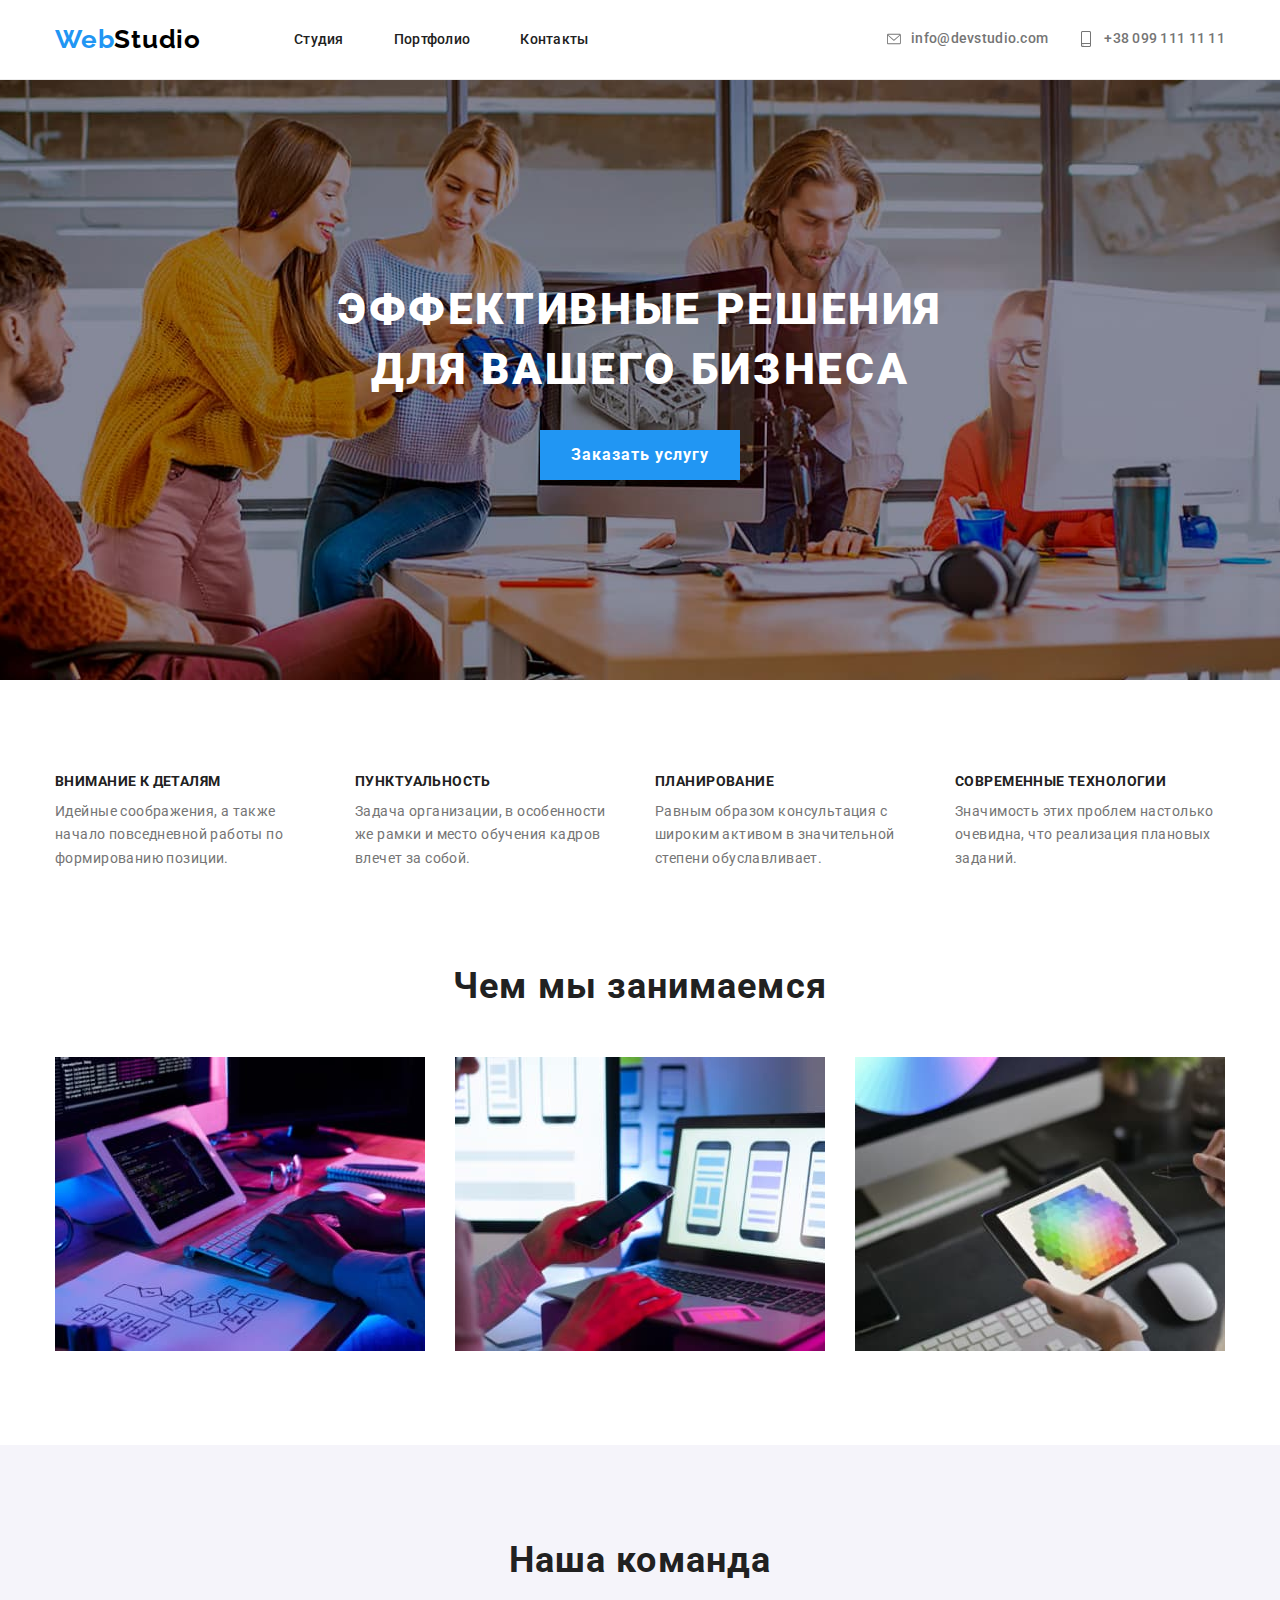
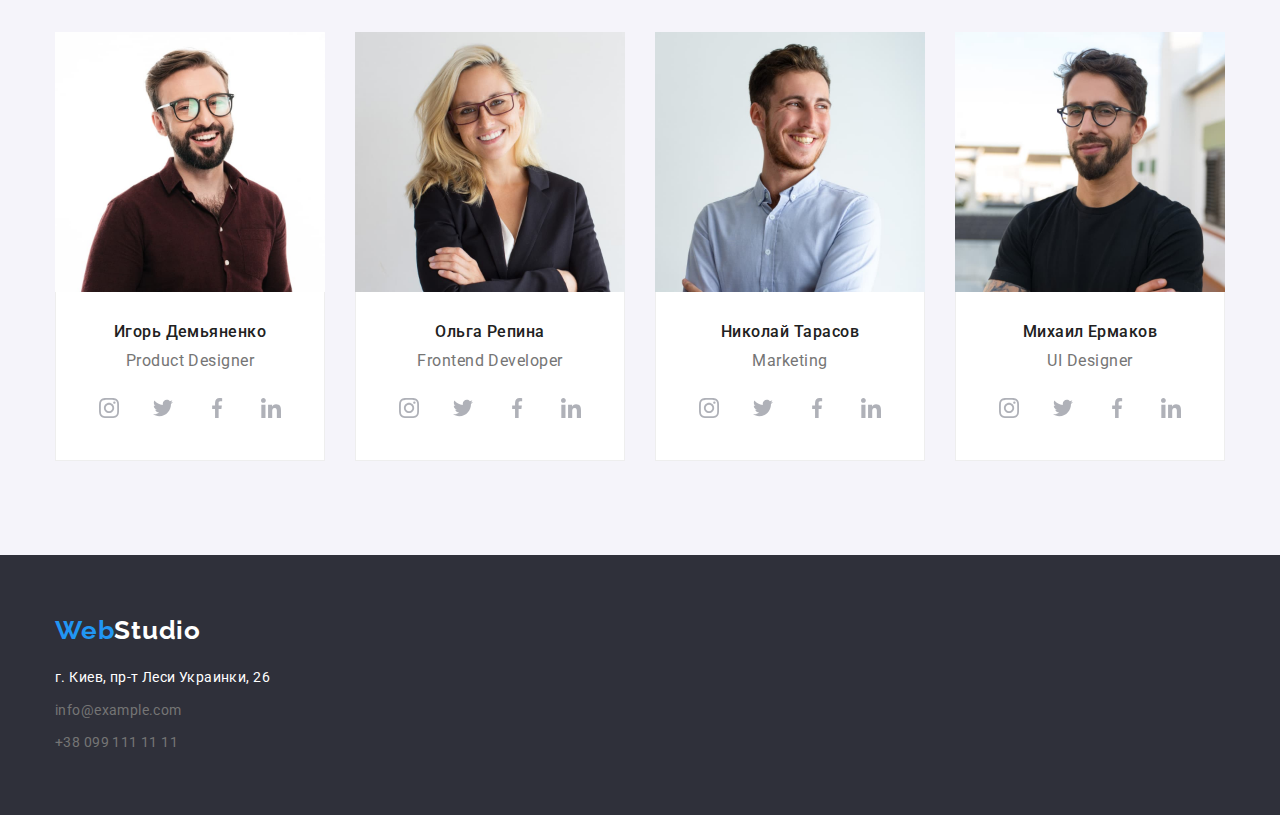
==== index.html @ 338225c0 "Д/з4" ====
<!DOCTYPE html>
<html lang="ru">
<head>
    <meta charset="UTF-8">
    <meta http-equiv="X-UA-Compatible" content="IE=edge">
    <meta name="viewport" content="width=device-width, initial-scale=1.0">
    <title>WebStudio</title>
    <link rel="preconnect" href="https://fonts.googleapis.com">
    <link rel="preconnect" href="https://fonts.gstatic.com" crossorigin>
    <link href="https://fonts.googleapis.com/css2?family=Raleway:wght@700&family=Roboto:wght@400;500;700;900&display=swap" rel="stylesheet">
    <link rel="stylesheet" href="https://cdnjs.cloudflare.com/ajax/libs/modern-normalize/1.1.0/modern-normalize.css" integrity="sha512-Y0MM+V6ymRKN2zStTqzQ227DWhhp4Mzdo6gnlRnuaNCbc+YN/ZH0sBCLTM4M0oSy9c9VKiCvd4Jk44aCLrNS5Q==" crossorigin="anonymous" referrerpolicy="no-referrer" />
    <link rel="stylesheet" href="./css/reset.css"/>
    <link rel="stylesheet" href="./css/styles.css"/>
</head>
<body>
    <header class="header">
        <div class="container header-container">
            <a class="link logo" href="" >Web<span class="dark-logo">Studio</span> </a>
            <nav class="nav">
                <ul class="list header-nav-list">
                    <li class="header-nav-item"> <a class="link header-nav-link" href="index.html" >Студия</a></li>
                    <li class="header-nav-item"> <a class="link header-nav-link" href="portfolio.html" >Портфолио</a></li>
                    <li class="header-nav-item"> <a class="link header-nav-link" href="#address" >Контакты</a></li>
                </ul>
            </nav>
            <ul class="list contacts-list">
                <li class="contacts-item-mail" > 
                    <a class="link contacts-link" href="mailto:info@devstudio.com">
                    <svg class="link-icon" wight="16" height="12">
                        <use href="images/icons.svg#icon-envelope"></use>
                    </svg>info@devstudio.com</a></li>
                <li class="contacts-item-tel" > 
                    <a class="link contacts-link" href="tel:+380961111111">
                        <svg class="link-icon" wight="10" height="16">
                        <use href="images/icons.svg#icon-smartphone"></use>
                    </svg>+38 099 111 11 11</a></li>
            </ul>
        </div>
    </header>
    <main>
        <section class="banners">
            <div class="container">
                <h1 class="banners-title">Эффективные решения для вашего бизнеса</h1>
                <button class="banners-btn" type="button">Заказать услугу</button>
            </div>
        </section>
        <section class="section">
            <div class="container">
                <h2 class="visually-hidden">Наши преимущества</h2>
                <ul class="list advantages-list">
                    <li class="advantages-item">
                        <h3 class="advantages-item-title">Внимание к деталям</h3>
                        <p class="advantages-item-text">Идейные соображения, а также начало повседневной работы по формированию позиции.</p>
                    </li>
                    <li class="advantages-item">
                        <h3 class="advantages-item-title">Пунктуальность</h3>
                        <p class="advantages-item-text">Задача организации, в особенности же рамки и место обучения кадров влечет за собой.</p>
                    </li class="advantages-item">
                    <li class="advantages-item">
                        <h3 class="advantages-item-title">Планирование</h3>
                        <p class="advantages-item-text">Равным образом консультация с широким активом в значительной степени обуславливает.</p>
                    </li>
                    <li class="advantages-item">
                        <h3 class="advantages-item-title">Современные технологии</h3>
                        <p class="advantages-item-text">Значимость этих проблем настолько очевидна, что реализация плановых заданий.</p>
                    </li>
                </ul>
            </div>
        </section>
        <section class="section practice">
            <div class="container">
                <h2 class="practice-title">Чем мы занимаемся</h2>
                <ul class="list practice-list">
                    <li class="practice-item"><img 
                        src="images/img-1.jpg" 
                        alt="работа над проэктом"
                        width="370"
                        height="294">
                    </li class="practice-item">
                    <li class="practice-item"><img 
                        src="images/img-2.jpg" 
                        alt="работа над проэктом"
                        width="370"
                        height="294">
                    </li>
                    <li class="practice-item"><img 
                        src="images/img-3.jpg" 
                        alt="работа над проэктом"
                        width="370"
                        height="294">
                    </li>
                </ul>
            </div>
        </section>
        <section class="section team">
            <div class="container">
                <h2 class="team-title">Наша команда</h2>
                <ul class="list team-list">
                    <li class="team-item"><img class="img-title" 
                        src="images/img-team-1.jpg" 
                        alt="команда"
                        width="270"
                        height="260">
                        <div class="team-name">
                            <h3 class="team-item-title">Игорь Демьяненко</h3>
                            <p class="team-text" lang="en">Product Designer</p>
                            <ul class="team-social-list list">
                                <li class="team-social-item">
                                    <a href="" class="team-social-link">
                                        <svg class="team-social-icon" width="20" heigh="20">
                                            <use href="images/icons.svg#icon-instagram"></use>
                                        </svg>
                                    </a>
                                </li>
                                <li class="team-social-item">
                                    <a href="" class="team-social-link">
                                        <svg class="team-social-icon" width="20" heigh="20">
                                            <use href="images/icons.svg#icon-twitter"></use>
                                        </svg>
                                    </a>
                                </li>
                                <li class="team-social-item">
                                    <a href="" class="team-social-link">
                                        <svg class="team-social-icon" width="20" heigh="20">
                                            <use href="images/icons.svg#icon-facebook"></use>
                                        </svg>
                                    </a>
                                </li>
                                <li class="team-social-item">
                                    <a href="" class="team-social-link">
                                        <svg class="team-social-icon" width="20" heigh="20">
                                            <use href="images/icons.svg#icon-linkedin"></use>
                                        </svg>
                                    </a>
                                </li>
                            </ul>
                        </div>
                    </li>
                    <li class="team-item">
                        <img class="img-title" 
                        src="images/img-team-2.jpg" 
                        alt="команда"
                        width="270"
                        height="260">
                        <div class="team-name">
                            <h3 class="team-item-title">Ольга Репина</h3>
                            <p class="team-text" lang="en">Frontend Developer</p>
                            <ul class="team-social-list list">
                                <li class="team-social-item">
                                    <a href="" class="team-social-link">
                                        <svg class="team-social-icon" width="20" heigh="20">
                                            <use href="images/icons.svg#icon-instagram"></use>
                                        </svg>
                                    </a>
                                </li>
                                <li class="team-social-item">
                                    <a href="" class="team-social-link">
                                        <svg class="team-social-icon" width="20" heigh="20">
                                            <use href="images/icons.svg#icon-twitter"></use>
                                        </svg>
                                    </a>
                                </li>
                                <li class="team-social-item">
                                    <a href="" class="team-social-link">
                                        <svg class="team-social-icon" width="20" heigh="20">
                                            <use href="images/icons.svg#icon-facebook"></use>
                                        </svg>
                                    </a>
                                </li>
                                <li class="team-social-item">
                                    <a href="" class="team-social-link">
                                        <svg class="team-social-icon" width="20" heigh="20">
                                            <use href="images/icons.svg#icon-linkedin"></use>
                                        </svg>
                                    </a>
                                </li>
                            </ul>
                        </div>
                    </li>
                    <li class="team-item">
                        <img class="img-title" 
                        src="images/img-team-3.jpg" 
                        alt="команда"
                        width="270"
                        height="260">
                        <div class="team-name">
                            <h3 class="team-item-title">Николай Тарасов</h3>
                            <p class="team-text" lang="en">Marketing</p>
                            <ul class="team-social-list list">
                                <li class="team-social-item">
                                    <a href="" class="team-social-link">
                                        <svg class="team-social-icon" width="20" heigh="20">
                                            <use href="images/icons.svg#icon-instagram"></use>
                                        </svg>
                                    </a>
                                </li>
                                <li class="team-social-item">
                                    <a href="" class="team-social-link">
                                        <svg class="team-social-icon" width="20" heigh="20">
                                            <use href="images/icons.svg#icon-twitter"></use>
                                        </svg>
                                    </a>
                                </li>
                                <li class="team-social-item">
                                    <a href="" class="team-social-link">
                                        <svg class="team-social-icon" width="20" heigh="20">
                                            <use href="images/icons.svg#icon-facebook"></use>
                                        </svg>
                                    </a>
                                </li>
                                <li class="team-social-item">
                                    <a href="" class="team-social-link">
                                        <svg class="team-social-icon" width="20" heigh="20">
                                            <use href="images/icons.svg#icon-linkedin"></use>
                                        </svg>
                                    </a>
                                </li>
                            </ul>
                        </div>
                    </li>
                    <li class="team-item">
                        <img class="img-title" 
                        src="images/img-team-4.jpg" 
                        alt="команда"
                        width="270"
                        height="260">
                        <div class="team-name">
                            <h3 class="team-item-title">Михаил Ермаков</h3>
                            <p class="team-text" lang="en">UI Designer</p>
                            <ul class="team-social-list list">
                                <li class="team-social-item">
                                    <a href="" class="team-social-link">
                                        <svg class="team-social-icon" width="20" heigh="20">
                                            <use href="images/icons.svg#icon-instagram"></use>
                                        </svg>
                                    </a>
                                </li>
                                <li class="team-social-item">
                                    <a href="" class="team-social-link">
                                        <svg class="team-social-icon" width="20" heigh="20">
                                            <use href="images/icons.svg#icon-twitter"></use>
                                        </svg>
                                    </a>
                                </li>
                                <li class="team-social-item">
                                    <a href="" class="team-social-link">
                                        <svg class="team-social-icon" width="20" heigh="20">
                                            <use href="images/icons.svg#icon-facebook"></use>
                                        </svg>
                                    </a>
                                </li>
                                <li class="team-social-item">
                                    <a href="" class="team-social-link">
                                        <svg class="team-social-icon" width="20" heigh="20">
                                            <use href="images/icons.svg#icon-linkedin"></use>
                                        </svg>
                                    </a>
                                </li>
                            </ul>
                        </div>
                    </li>
                </ul>
            </div>
        </section>
        <footer class="footer">
            <div class="container">
                <a class="link logo" href="" >Web<span class="wite-logo">Studio</span> </a>
                <address class="address">
                    <ul class="list address-list">
                        <li class="address-item"><a class="link address-link-map" href="https://goo.gl/maps/eM574hq1C3bHm7Vd8" target="_blank" rel="noopener noreferrer">г. Киев, пр-т Леси Украинки, 26</a></li>
                        <li class="address-item"><a class="link address-link" href="mailto:info@example.com" target="_blank" rel="noopener noreferrer">info@example.com</a></li>
                        <li class="address-item"><a class="link address-link" href="tel:+380991111111" target="_blank" rel="noopener noreferrer">+38 099 111 11 11</a></li>
                    </ul>
                </address>
            </div>
        </footer>
    </main>
</body>
</html>
---- css/styles.css ----
:root {
    --title-color: #212121;
    --text-color: #757575;
    --accent-color: #2196F3;
    --btn-color: #FFFFFF;
    --logo-color: #000000;
    --filter-btn-color: #F5F4FA;
    --border-color: #EEEEEE;
}
body {
    font-family: "Roboto", sans-serif ;
}

.container {
    width: 1200px;
    padding-left: 15px;
    padding-right: 15px;
    margin: 0 auto;
}

.visually-hidden {
    position: absolute;
    white-space: nowrap;
    width: 1px;
    height: 1px;
    overflow: hidden;
    border: 0;
    padding: 0;
    clip: rect(0 0 0 0);
    clip-path: inset(50%);
    margin: -1px;
}


.section {
    padding-top: 94px;
    padding-bottom: 94px;
}



/*-----------------HEADER---------------*/


.header {
    padding-top: 24px;
    padding-bottom: 24px;
    border-bottom: 1px solid #ECECEC;
}

.header-container {
    display: flex;
    align-items: center;
    
}

.logo {
    margin-right: 93px;
    font-family: Raleway;
    font-weight: 700;
    font-size: 26px;
    line-height: 1.19;
    letter-spacing: 0.03em;
    color: var(--accent-color);
}

.dark-logo {
    font-family: Raleway;
    font-weight: 700;
    font-size: 26px;
    line-height: 1.19;
    letter-spacing: 0.03em;
    color: var(--logo-color);
}

.header-nav-list {
    display: flex;
}

.header-nav-item:not(:last-child) {
    margin-right: 50px;
}

.header-nav-link {
    font-weight: 500;
    font-size: 14px;
    line-height: 1.14;
    letter-spacing: 0.02em;
    color: var(--title-color);
}

.header-nav-link:hover,
.header-nav-link:focus {
    color: var(--accent-color);
}

.contacts-link {
    font-weight: 500;
    font-size: 14px;
    line-height: 1.14;
    letter-spacing: 0.02em;
    display: flex;
    justify-content: center;
    align-items: center;
    color: var(--text-color);
    max-width: 161px;
    max-height: 16px;
}

.contacts-list {
    display: flex;
    margin-left: auto;
}

.contacts-item-mail {
    margin-right: 30px;
}

.link-icon {
    fill: currentColor;
    margin-right: 10px;
    width: 16px;
    height: 16px;
}

.contacts-link:hover,
.contacts-link:focus {
    color: var(--accent-color);
}




/*-----------------BANNERS---------------*/

.banners {
    background: url(/images/baner.jpg),
    rgba(47, 48, 58, 0.4);
    background-repeat: no-repeat;
    background-position: center;
    padding: 200px 0;
}

.banners-title {
    font-weight: 900;
    font-size: 44px;
    line-height: 1.36;
    text-align: center;
    letter-spacing: 0.06em;
    text-transform: uppercase;
    color: var(--btn-color);
    margin-bottom: 30px;
    max-width: 696px;
    margin: auto
}

.banners-btn {
    font-weight: 700;
    font-size: 16px;
    line-height: 1.87;
    align-items: center;
    text-align: center;
    letter-spacing: 0.06em;
    color: var(--btn-color);
    cursor: pointer;
    min-width: 200px;
    min-height: 50px;
    margin-left: 485px;
    margin-right: 485px;
    margin-top: 30px;
    padding: 0;
    border: 0;
}

.banners-btn {
    background-color: var(--accent-color);
}

/*-----------------ADVANTAGES---------------*/

.advantages-list {
    display: flex;
}

.advantages-item {
    width: 270px;
}

.advantages-item:not(:last-child) {
    margin-right: 30px;
}

.advantages-item-title {
    font-weight: 700;
    font-size: 14px;
    line-height: 1.14;
    letter-spacing: 0.03em;
    text-transform: uppercase;
    color: var(--title-color);
    margin-bottom: 10px;
}

.advantages-item-text {
    font-size: 14px;
    line-height: 1.71;
    letter-spacing: 0.03em;
    color: var(--text-color);
}

/*-----------------PRACTICE---------------*/

.practice {
    padding-top: 0;
}



.practice-title {
    font-weight: 700;
    font-size: 36px;
    line-height: 1.17;
    text-align: center;
    letter-spacing: 0.03em;
    color: var(--title-color);
    margin-bottom: 50px;
}

.practice-list {
    display: flex;
}

.practice-item:not(:last-child) {
    margin-right: 30px;
}

/*-----------------TEAM---------------*/

.team {
    background-color: #F5F4FA;
}

.team-title {
    font-weight: 700;
    font-size: 36px;
    line-height: 1.17;
    text-align: center;
    letter-spacing: 0.03em;
    color: var(--title-color);
    margin-bottom: 50px;
}

.team-list {
    display: flex;
}

.team-item:not(:last-child) {
    margin-right: 30px;
}

.team-name {
    padding-top: 30px;
    padding-bottom: 30px;
    text-align: center;
    border-right: 1px solid #EEEEEE;
    border-left: 1px solid #EEEEEE;
    border-bottom: 1px solid #EEEEEE;
    background-color: var(--btn-color);
}

.team-item-title {
    font-weight: 500;
    font-size: 16px;
    line-height: 1.19;
    text-align: center;
    letter-spacing: 0.03em;
    color: var(--title-color);
    margin-bottom: 10px;
}

.team-text {
    font-size: 16px;
    line-height: 1.19;
    text-align: center;
    letter-spacing: 0.03em;
    color: var(--text-color);
    margin-bottom: 16px;
}

.team-social-list {
    display: flex;
    justify-content: center;
}

.team-social-item + .team-social-item {
    margin-left: 10px;
}

.team-social-link {
    width: 44px;
    height: 44px;
    background-color: var(--btn-color);
    display: flex;
    justify-content: center;
    align-items: center;
    border-radius: 50%;
    color: #afb1b8;
}

.team-social-icon {
    fill: currentColor;
}

.team-social-link:focus,
.team-social-link:hover {
    background-color: var(--accent-color);
    color: var(--btn-color);
}

/*-----------------FOOTER---------------*/

.footer {
    background-color: #2F303A;
    padding: 60px 0;
}

.wite-logo {
    font-family: Raleway;
    font-weight: 700;
    font-size: 26px;
    line-height: 1.19;
    letter-spacing: 0.03em;
    color: var(--btn-color);
}

.address {
    font-style: normal;
    margin-top: 20px;
}

.address-link-map {
    font-size: 14px;
    line-height: 1.71;
    letter-spacing: 0.03em;
    color: var(--btn-color);
}

.address-link-map:hover,
.address-link-map:focus {
    color: var(--accent-color);
}

.address-link {
    font-size: 14px;
    line-height: 1.71;
    letter-spacing: 0.03em;
    color: var(--text-color);
}

.address-link:hover,
.address-link:focus {
    color: var(--accent-color);
}

.address-item:not(:last-child) {
    margin-bottom: 9px;
}

/*-------------------PORTFOLIO-----------------*/

/*-------------------FILTER-----------------*/

.filter-btn {
    font-weight: 500;
    font-size: 16px;
    line-height: 1.62;
    text-align: center;
    letter-spacing: 0.03em;
    color: var(--title-color);
    background-color: var(--filter-btn-color);
    border-radius: 4px;
    border: none;
    padding: 6px 22px;
}

.filter-list {
    display: flex;
    justify-content: center;
    margin-bottom: 50px;
}

.filter-item:not(:last-child){
    margin-right: 8px;
}

.filter-btn:hover,
.filter-btn:focus {
    color: var(--btn-color);
    background-color: var(--accent-color);
}

/*-------------------SERVICES-----------------*/

.services-list {
    display: flex;
    flex-wrap: wrap;
}

.services-item:nth-child( 3n + 3 ) {
    margin-right: 0px;
}

.services-item:nth-last-child(-n + 3) {
    margin-bottom: 0;
}

.services-item {
    margin-right: 30px;
    margin-bottom: 30px;
}

.services-title {
    font-weight: 700;
    font-size: 18px;
    line-height: 2.0;
    letter-spacing: 0.06em;
    color: var(--title-color);
}

.services-text {
    font-size: 16px;
    line-height: 1.87;
    letter-spacing: 0.03em;
    color: var(--text-color);
}

.title-text {
    padding: 20px 24px;
    border-left: 1px solid #EEEEEE;
    border-right: 1px solid #EEEEEE;
    border-bottom: 1px solid #EEEEEE;
}
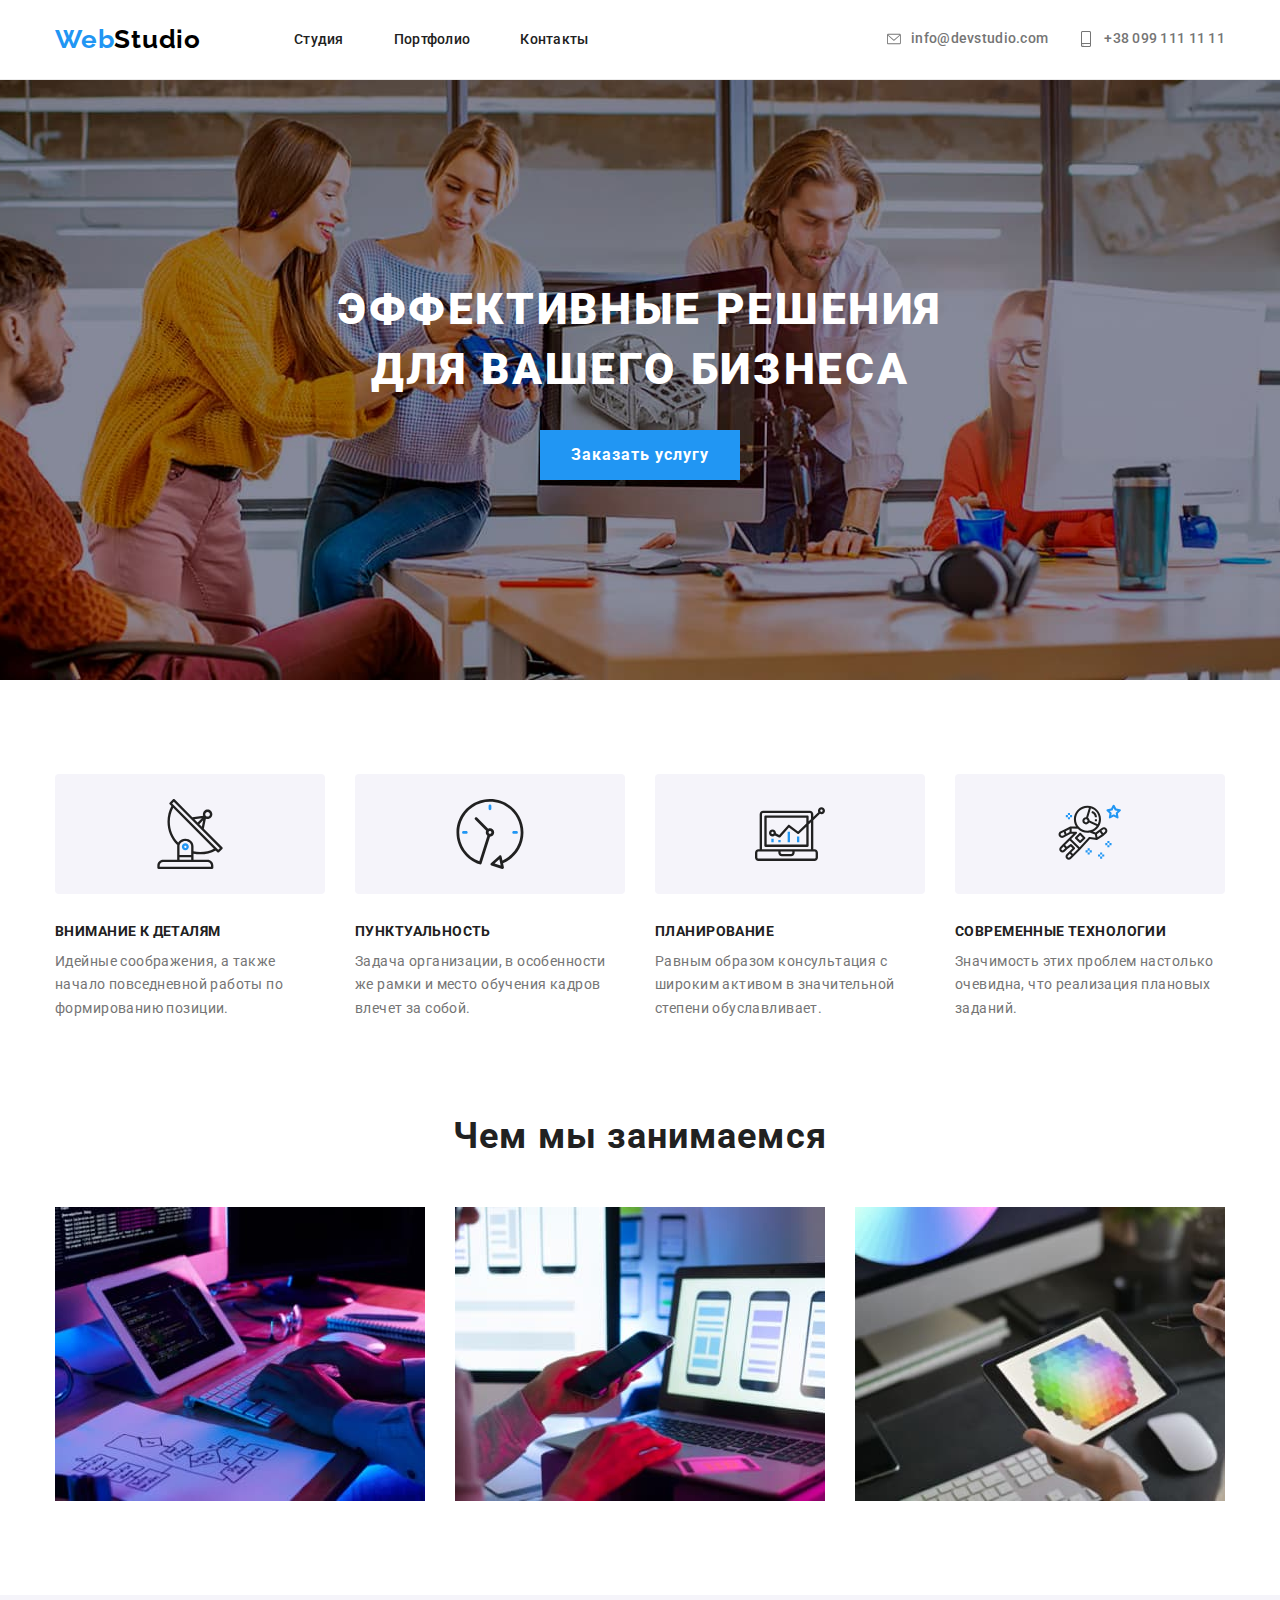
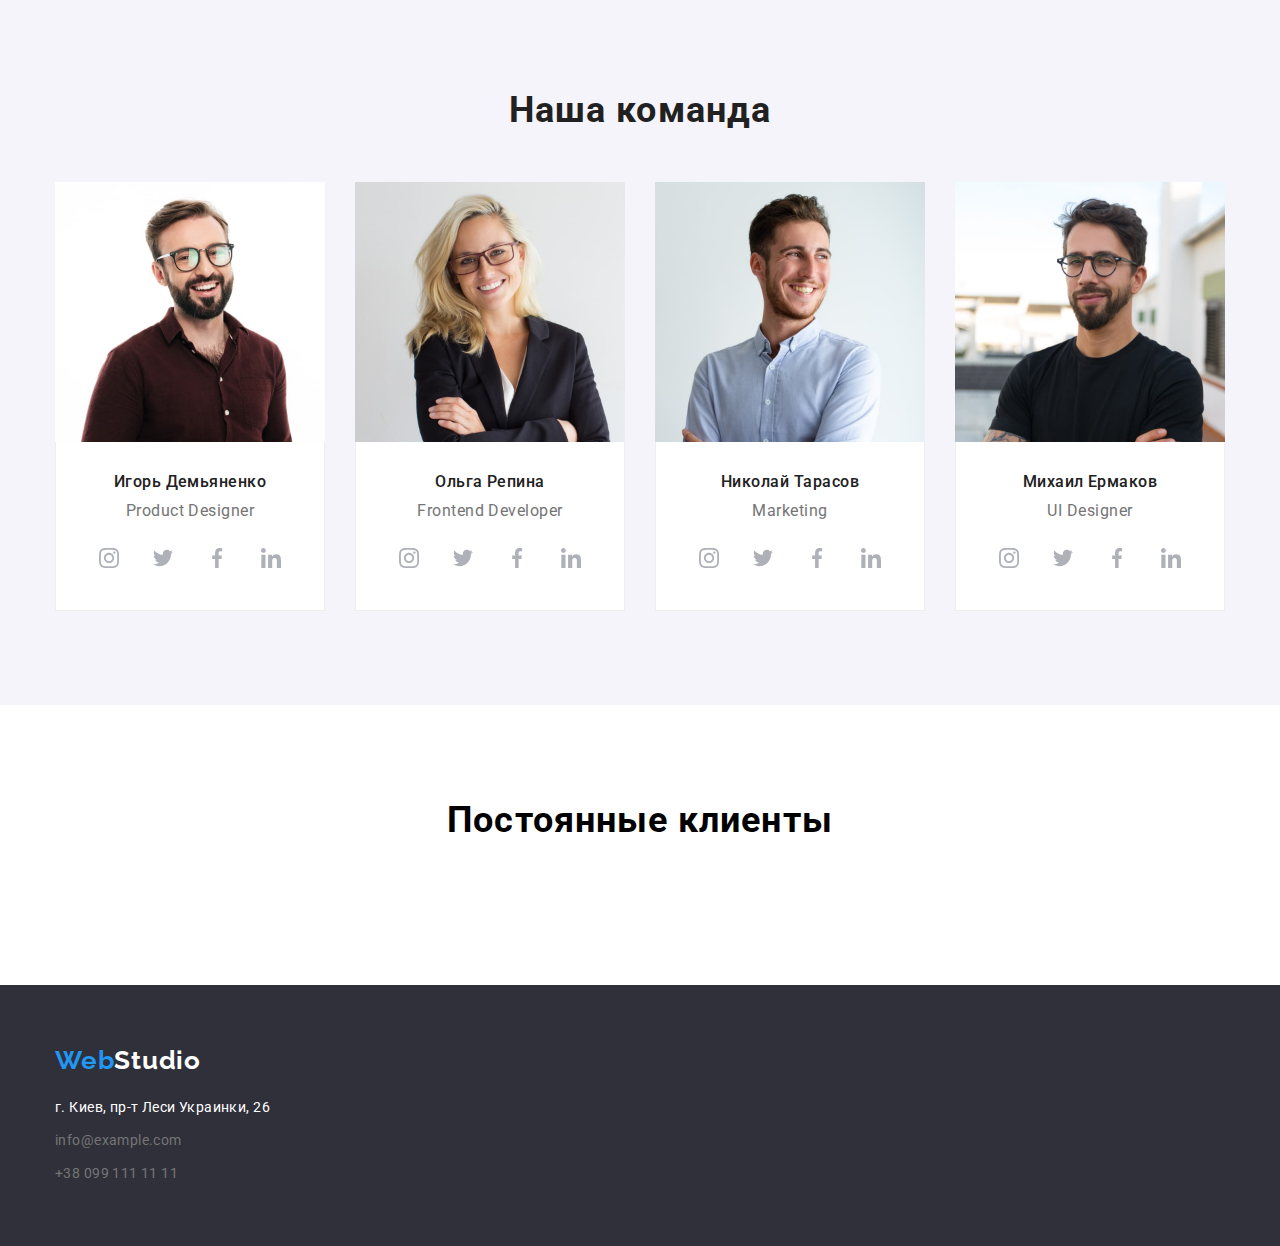
==== commit 2d02b38c: "Д/з4 клиенты" ====
--- a/index.html
+++ b/index.html
@@ -49,18 +49,38 @@
                 <h2 class="visually-hidden">Наши преимущества</h2>
                 <ul class="list advantages-list">
                     <li class="advantages-item">
+                        <div class="advantages-container">
+                            <svg class="advantages-icon" widht="70" hight="70">
+                                <use href="images/icons.svg#icon-antenna"></use>
+                            </svg>
+                        </div>
                         <h3 class="advantages-item-title">Внимание к деталям</h3>
                         <p class="advantages-item-text">Идейные соображения, а также начало повседневной работы по формированию позиции.</p>
                     </li>
                     <li class="advantages-item">
+                        <div class="advantages-container">
+                            <svg class="advantages-icon" widht="70" hight="70">
+                                <use href="images/icons.svg#icon-clock"></use>
+                            </svg>
+                        </div>
                         <h3 class="advantages-item-title">Пунктуальность</h3>
                         <p class="advantages-item-text">Задача организации, в особенности же рамки и место обучения кадров влечет за собой.</p>
                     </li class="advantages-item">
                     <li class="advantages-item">
+                        <div class="advantages-container">
+                            <svg class="advantages-icon" widht="70" hight="70">
+                                <use href="images/icons.svg#icon-diagram"></use>
+                            </svg>
+                        </div>
                         <h3 class="advantages-item-title">Планирование</h3>
                         <p class="advantages-item-text">Равным образом консультация с широким активом в значительной степени обуславливает.</p>
                     </li>
                     <li class="advantages-item">
+                        <div class="advantages-container">
+                            <svg class="advantages-icon" widht="70" hight="70">
+                                <use href="images/icons.svg#icon-astronaut"></use>
+                            </svg>
+                        </div>
                         <h3 class="advantages-item-title">Современные технологии</h3>
                         <p class="advantages-item-text">Значимость этих проблем настолько очевидна, что реализация плановых заданий.</p>
                     </li>
@@ -262,6 +282,31 @@
                 </ul>
             </div>
         </section>
+        <section class="section clients">
+            <div class="container">
+                <h2 class="clients-title">Постоянные клиенты</h2>
+                <ul class="list clients-list">
+                    <li class="clients-item">
+                        <a class="clients-link" href=""></a>
+                    </li>
+                    <li class="clients-item">
+                        <a class="clients-link" href=""></a>
+                    </li>
+                    <li class="clients-item">
+                        <a class="clients-link" href=""></a>
+                    </li>
+                    <li class="clients-item">
+                        <a class="clients-link" href=""></a>
+                    </li>
+                    <li class="clients-item">
+                        <a class="clients-link" href=""></a>
+                    </li>
+                    <li class="clients-item">
+                        <a class="clients-link" href=""></a>
+                    </li>                    
+                </ul>
+            </div>
+        </section>
         <footer class="footer">
             <div class="container">
                 <a class="link logo" href="" >Web<span class="wite-logo">Studio</span> </a>
--- a/css/styles.css
+++ b/css/styles.css
@@ -190,6 +190,23 @@
     margin-right: 30px;
 }
 
+.advantages-container {
+    width: 270px;
+    height: 120px;
+    display: flex;
+    justify-content: center;
+    align-items: center;
+    background: #F5F4FA;
+    border-radius: 4px;
+    margin-bottom: 30px;
+}
+
+.advantages-icon {
+    width: 70px;
+    height: 70px;
+}
+
+
 .advantages-item-title {
     font-weight: 700;
     font-size: 14px;
@@ -314,6 +331,17 @@
 .team-social-link:hover {
     background-color: var(--accent-color);
     color: var(--btn-color);
+}
+
+/* -----------------CLIENTS------------- */
+
+.clients-title {
+    font-weight: 700;
+    font-size: 36px;
+    line-height: 1.17;
+    text-align: center;
+    letter-spacing: 0.03em;
+    padding-bottom: 50px;
 }
 
 /*-----------------FOOTER---------------*/
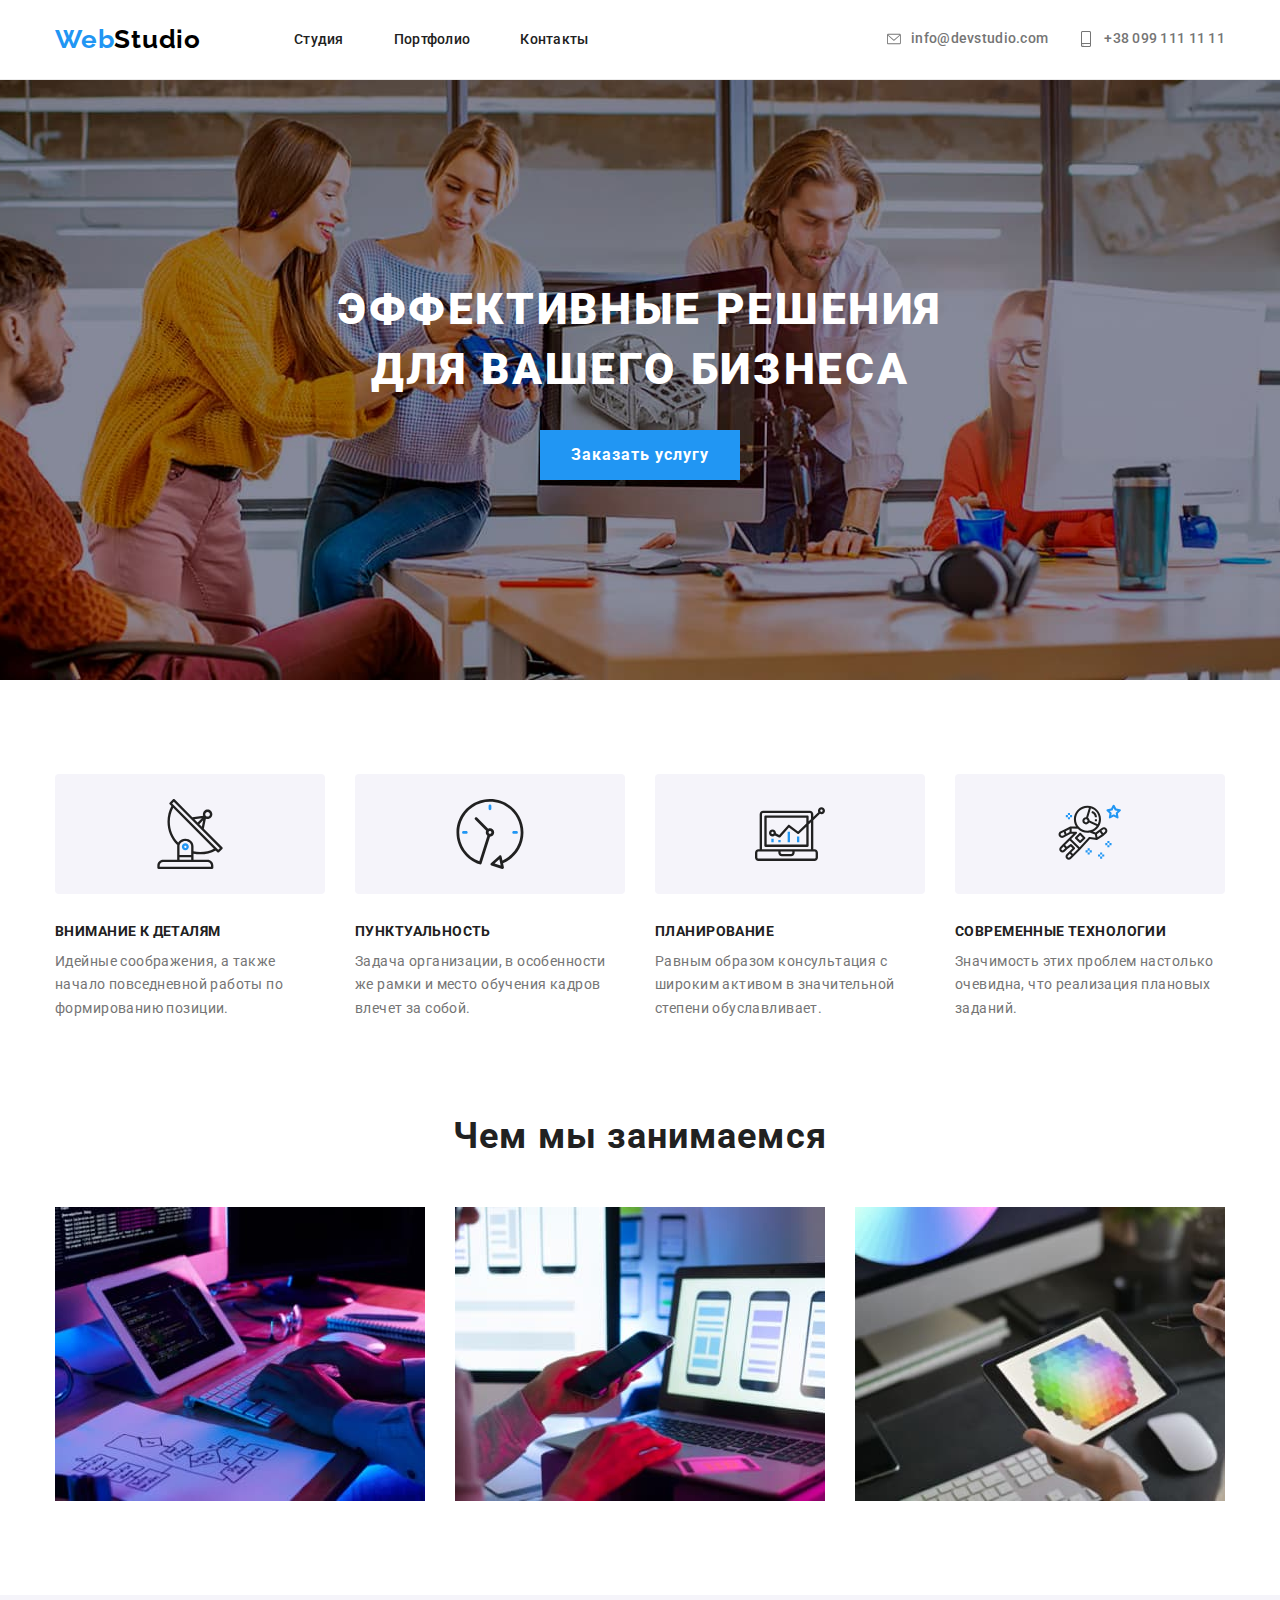
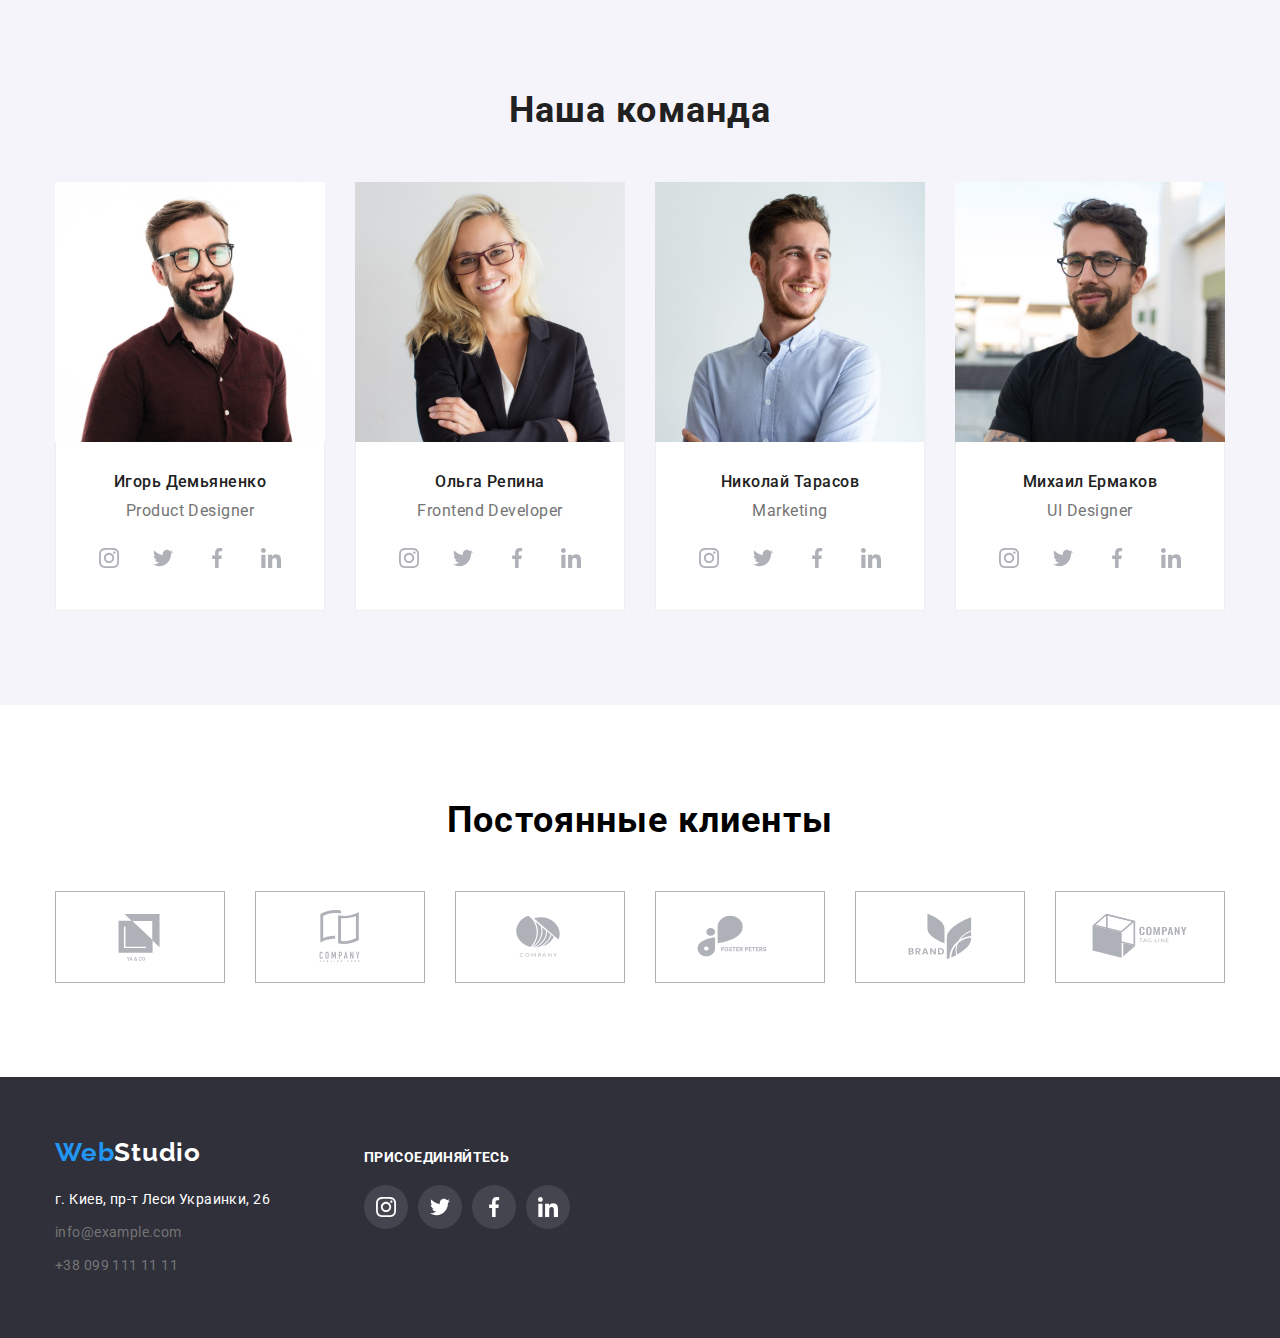
==== commit 06a0eb0e: "Д/з4 без портфолио" ====
--- a/index.html
+++ b/index.html
@@ -50,7 +50,7 @@
                 <ul class="list advantages-list">
                     <li class="advantages-item">
                         <div class="advantages-container">
-                            <svg class="advantages-icon" widht="70" hight="70">
+                            <svg class="advantages-icon" widht="70" height="70">
                                 <use href="images/icons.svg#icon-antenna"></use>
                             </svg>
                         </div>
@@ -59,7 +59,7 @@
                     </li>
                     <li class="advantages-item">
                         <div class="advantages-container">
-                            <svg class="advantages-icon" widht="70" hight="70">
+                            <svg class="advantages-icon" widht="70" height="70">
                                 <use href="images/icons.svg#icon-clock"></use>
                             </svg>
                         </div>
@@ -68,7 +68,7 @@
                     </li class="advantages-item">
                     <li class="advantages-item">
                         <div class="advantages-container">
-                            <svg class="advantages-icon" widht="70" hight="70">
+                            <svg class="advantages-icon" widht="70" height="70">
                                 <use href="images/icons.svg#icon-diagram"></use>
                             </svg>
                         </div>
@@ -77,7 +77,7 @@
                     </li>
                     <li class="advantages-item">
                         <div class="advantages-container">
-                            <svg class="advantages-icon" widht="70" hight="70">
+                            <svg class="advantages-icon" widht="70" height="70">
                                 <use href="images/icons.svg#icon-astronaut"></use>
                             </svg>
                         </div>
@@ -127,28 +127,28 @@
                             <ul class="team-social-list list">
                                 <li class="team-social-item">
                                     <a href="" class="team-social-link">
-                                        <svg class="team-social-icon" width="20" heigh="20">
+                                        <svg class="team-social-icon" width="20" height="20">
                                             <use href="images/icons.svg#icon-instagram"></use>
                                         </svg>
                                     </a>
                                 </li>
                                 <li class="team-social-item">
                                     <a href="" class="team-social-link">
-                                        <svg class="team-social-icon" width="20" heigh="20">
+                                        <svg class="team-social-icon" width="20" height="20">
                                             <use href="images/icons.svg#icon-twitter"></use>
                                         </svg>
                                     </a>
                                 </li>
                                 <li class="team-social-item">
                                     <a href="" class="team-social-link">
-                                        <svg class="team-social-icon" width="20" heigh="20">
+                                        <svg class="team-social-icon" width="20" height="20">
                                             <use href="images/icons.svg#icon-facebook"></use>
                                         </svg>
                                     </a>
                                 </li>
                                 <li class="team-social-item">
                                     <a href="" class="team-social-link">
-                                        <svg class="team-social-icon" width="20" heigh="20">
+                                        <svg class="team-social-icon" width="20" height="20">
                                             <use href="images/icons.svg#icon-linkedin"></use>
                                         </svg>
                                     </a>
@@ -168,28 +168,28 @@
                             <ul class="team-social-list list">
                                 <li class="team-social-item">
                                     <a href="" class="team-social-link">
-                                        <svg class="team-social-icon" width="20" heigh="20">
+                                        <svg class="team-social-icon" width="20" height="20">
                                             <use href="images/icons.svg#icon-instagram"></use>
                                         </svg>
                                     </a>
                                 </li>
                                 <li class="team-social-item">
                                     <a href="" class="team-social-link">
-                                        <svg class="team-social-icon" width="20" heigh="20">
+                                        <svg class="team-social-icon" width="20" height="20">
                                             <use href="images/icons.svg#icon-twitter"></use>
                                         </svg>
                                     </a>
                                 </li>
                                 <li class="team-social-item">
                                     <a href="" class="team-social-link">
-                                        <svg class="team-social-icon" width="20" heigh="20">
+                                        <svg class="team-social-icon" width="20" height="20">
                                             <use href="images/icons.svg#icon-facebook"></use>
                                         </svg>
                                     </a>
                                 </li>
                                 <li class="team-social-item">
                                     <a href="" class="team-social-link">
-                                        <svg class="team-social-icon" width="20" heigh="20">
+                                        <svg class="team-social-icon" width="20" height="20">
                                             <use href="images/icons.svg#icon-linkedin"></use>
                                         </svg>
                                     </a>
@@ -209,28 +209,28 @@
                             <ul class="team-social-list list">
                                 <li class="team-social-item">
                                     <a href="" class="team-social-link">
-                                        <svg class="team-social-icon" width="20" heigh="20">
+                                        <svg class="team-social-icon" width="20" height="20">
                                             <use href="images/icons.svg#icon-instagram"></use>
                                         </svg>
                                     </a>
                                 </li>
                                 <li class="team-social-item">
                                     <a href="" class="team-social-link">
-                                        <svg class="team-social-icon" width="20" heigh="20">
+                                        <svg class="team-social-icon" width="20" height="20">
                                             <use href="images/icons.svg#icon-twitter"></use>
                                         </svg>
                                     </a>
                                 </li>
                                 <li class="team-social-item">
                                     <a href="" class="team-social-link">
-                                        <svg class="team-social-icon" width="20" heigh="20">
+                                        <svg class="team-social-icon" width="20" height="20">
                                             <use href="images/icons.svg#icon-facebook"></use>
                                         </svg>
                                     </a>
                                 </li>
                                 <li class="team-social-item">
                                     <a href="" class="team-social-link">
-                                        <svg class="team-social-icon" width="20" heigh="20">
+                                        <svg class="team-social-icon" width="20" height="20">
                                             <use href="images/icons.svg#icon-linkedin"></use>
                                         </svg>
                                     </a>
@@ -250,28 +250,28 @@
                             <ul class="team-social-list list">
                                 <li class="team-social-item">
                                     <a href="" class="team-social-link">
-                                        <svg class="team-social-icon" width="20" heigh="20">
+                                        <svg class="team-social-icon" width="20" height="20">
                                             <use href="images/icons.svg#icon-instagram"></use>
                                         </svg>
                                     </a>
                                 </li>
                                 <li class="team-social-item">
                                     <a href="" class="team-social-link">
-                                        <svg class="team-social-icon" width="20" heigh="20">
+                                        <svg class="team-social-icon" width="20" height="20">
                                             <use href="images/icons.svg#icon-twitter"></use>
                                         </svg>
                                     </a>
                                 </li>
                                 <li class="team-social-item">
                                     <a href="" class="team-social-link">
-                                        <svg class="team-social-icon" width="20" heigh="20">
+                                        <svg class="team-social-icon" width="20" height="20">
                                             <use href="images/icons.svg#icon-facebook"></use>
                                         </svg>
                                     </a>
                                 </li>
                                 <li class="team-social-item">
                                     <a href="" class="team-social-link">
-                                        <svg class="team-social-icon" width="20" heigh="20">
+                                        <svg class="team-social-icon" width="20" height="20">
                                             <use href="images/icons.svg#icon-linkedin"></use>
                                         </svg>
                                     </a>
@@ -287,36 +287,95 @@
                 <h2 class="clients-title">Постоянные клиенты</h2>
                 <ul class="list clients-list">
                     <li class="clients-item">
-                        <a class="clients-link" href=""></a>
-                    </li>
-                    <li class="clients-item">
-                        <a class="clients-link" href=""></a>
-                    </li>
-                    <li class="clients-item">
-                        <a class="clients-link" href=""></a>
-                    </li>
-                    <li class="clients-item">
-                        <a class="clients-link" href=""></a>
-                    </li>
-                    <li class="clients-item">
-                        <a class="clients-link" href=""></a>
-                    </li>
-                    <li class="clients-item">
-                        <a class="clients-link" href=""></a>
+                        <a class="clients-link" href="">
+                            <svg class="clients-icon" widht="106" height="60">
+                                <use href="images/icons.svg#icon-Logo"></use>
+                            </svg>
+                        </a>
+                    </li>
+                    <li class="clients-item">
+                        <a class="clients-link" href="">
+                            <svg class="clients-icon" widht="106" height="60">
+                                <use href="images/icons.svg#icon-Logo-1"></use>
+                            </svg>
+                        </a>
+                    </li>
+                    <li class="clients-item">
+                        <a class="clients-link" href="">
+                            <svg class="clients-icon" widht="106" height="60">
+                                <use href="images/icons.svg#icon-Logo-2"></use>
+                            </svg>
+                        </a>
+                    </li>
+                    <li class="clients-item">
+                        <a class="clients-link" href="">
+                            <svg class="clients-icon" widht="106" height="60">
+                                <use href="images/icons.svg#icon-Logo-3"></use>
+                            </svg>
+                        </a>
+                    </li>
+                    <li class="clients-item">
+                        <a class="clients-link" href="">
+                            <svg class="clients-icon" widht="106" height="60">
+                                <use href="images/icons.svg#icon-Logo-4"></use>
+                            </svg>
+                        </a>
+                    </li>
+                    <li class="clients-item">
+                        <a class="clients-link" href="">
+                            <svg class="clients-icon" widht="106" height="60">
+                                <use href="images/icons.svg#icon-Logo-5"></use>
+                            </svg>
+                        </a>
                     </li>                    
                 </ul>
             </div>
         </section>
         <footer class="footer">
-            <div class="container">
-                <a class="link logo" href="" >Web<span class="wite-logo">Studio</span> </a>
-                <address class="address">
-                    <ul class="list address-list">
-                        <li class="address-item"><a class="link address-link-map" href="https://goo.gl/maps/eM574hq1C3bHm7Vd8" target="_blank" rel="noopener noreferrer">г. Киев, пр-т Леси Украинки, 26</a></li>
-                        <li class="address-item"><a class="link address-link" href="mailto:info@example.com" target="_blank" rel="noopener noreferrer">info@example.com</a></li>
-                        <li class="address-item"><a class="link address-link" href="tel:+380991111111" target="_blank" rel="noopener noreferrer">+38 099 111 11 11</a></li>
+            <div class="container footer-container">
+                <div class="logo-container">
+                    <a class="link logo" href="" >Web<span class="wite-logo">Studio</span> </a>
+                    <address class="address">
+                        <ul class="list address-list">
+                            <li class="address-item"><a class="link address-link-map" href="https://goo.gl/maps/eM574hq1C3bHm7Vd8" target="_blank" rel="noopener noreferrer">г. Киев, пр-т Леси Украинки, 26</a></li>
+                            <li class="address-item"><a class="link address-link" href="mailto:info@example.com" target="_blank" rel="noopener noreferrer">info@example.com</a></li>
+                            <li class="address-item"><a class="link address-link" href="tel:+380991111111" target="_blank" rel="noopener noreferrer">+38 099 111 11 11</a></li>
+                        </ul>
+                    </address>
+                </div>
+                <div class="social-container">
+                    <h3 class="footer-social-title">присоединяйтесь</h3>
+                    <ul class="list footer-social-list">
+                        <li class="footer-social-item">
+                            <a class="footer-social-link" href="">
+                                <svg class="footer-social-icon" width="20" height="20">
+                                    <use href="images/icons.svg#icon-instagram"></use>
+                                </svg>
+                            </a>
+                        </li>
+                        <li class="footer-social-item">
+                            <a class="footer-social-link" href="">
+                                <svg class="footer-social-icon" width="20" height="20">
+                                    <use href="images/icons.svg#icon-twitter"></use>
+                                </svg>
+                            </a>
+                        </li>
+                        <li class="footer-social-item">
+                            <a class="footer-social-link" href="">
+                                <svg class="footer-social-icon" width="20" height="20">
+                                    <use href="images/icons.svg#icon-facebook"></use>
+                                </svg>
+                            </a>
+                        </li>
+                        <li class="footer-social-item">
+                            <a class="footer-social-link" href="">
+                                <svg class="footer-social-icon" width="20" height="20">
+                                    <use href="images/icons.svg#icon-linkedin"></use>
+                                </svg>
+                            </a>
+                        </li>
                     </ul>
-                </address>
+                </div>
             </div>
         </footer>
     </main>
--- a/css/styles.css
+++ b/css/styles.css
@@ -344,6 +344,34 @@
     padding-bottom: 50px;
 }
 
+.clients-list {
+    display: flex;
+}
+
+.clients-link {
+    width: 170px;
+    height: 92px;
+    border: 1px solid #AFB1B8;
+    display: flex;
+    justify-content: center;
+    align-items: center;
+    color: #afb1b8;
+}
+
+.clients-item:not(:last-child) {
+    margin-right: 30px;
+}
+
+.clients-icon {
+    fill: currentColor;
+}
+
+.clients-link:hover,
+.clients-link:focus {
+    border-color: var(--accent-color);
+    color: var(--accent-color);
+}
+
 /*-----------------FOOTER---------------*/
 
 .footer {
@@ -391,6 +419,55 @@
 
 .address-item:not(:last-child) {
     margin-bottom: 9px;
+}
+
+.logo-container {
+    margin-right: 70px;
+}
+
+.footer-container {
+    display: flex;
+}
+
+.footer-social-list {
+    display: flex;
+    justify-content: center;
+    margin-top: 20px;
+}
+
+.footer-social-item + .footer-social-item {
+    margin-left: 10px;
+}
+
+.footer-social-link {
+    width: 44px;
+    height: 44px;
+    background-color: rgba(255, 255, 255, 10%);
+    display: flex;
+    justify-content: center;
+    align-items: center;
+    border-radius: 50%;
+    color: var(--btn-color);
+}
+
+.footer-social-icon {
+    fill: currentColor;
+}
+
+.footer-social-link:hover,
+.footer-social-link:focus {
+    background-color: var(--accent-color);
+}
+
+
+.footer-social-title {
+    font-weight: 700;
+    font-size: 14px;
+    line-height: 1/14;
+    letter-spacing: 0.03em;
+    text-transform: uppercase;
+    color: var(--btn-color);
+    padding-top: 12px;
 }
 
 /*-------------------PORTFOLIO-----------------*/
@@ -467,3 +544,8 @@
     border-right: 1px solid #EEEEEE;
     border-bottom: 1px solid #EEEEEE;
 }
+
+.services-link:hover,
+.services-link:focus {
+    box-shadow: 0px 1px 1px rgba(0, 0, 0, 0.12);
+}
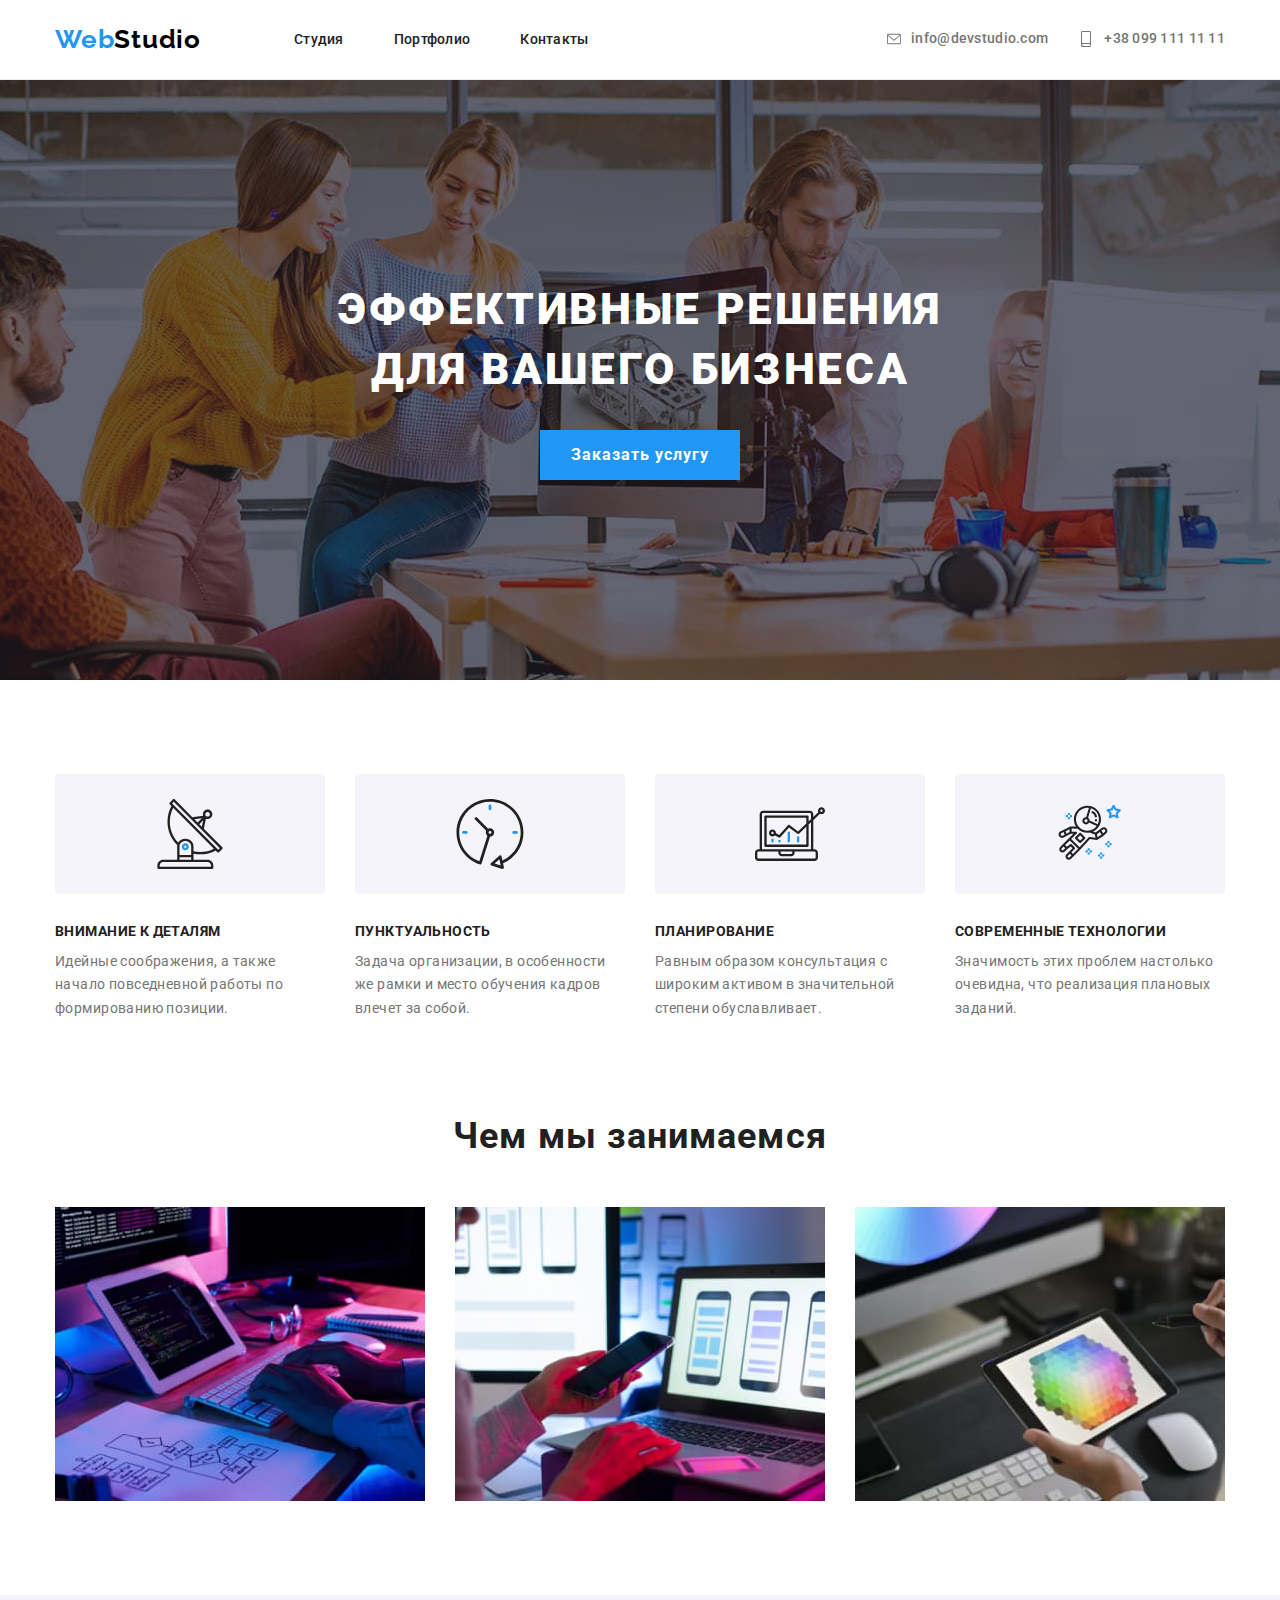
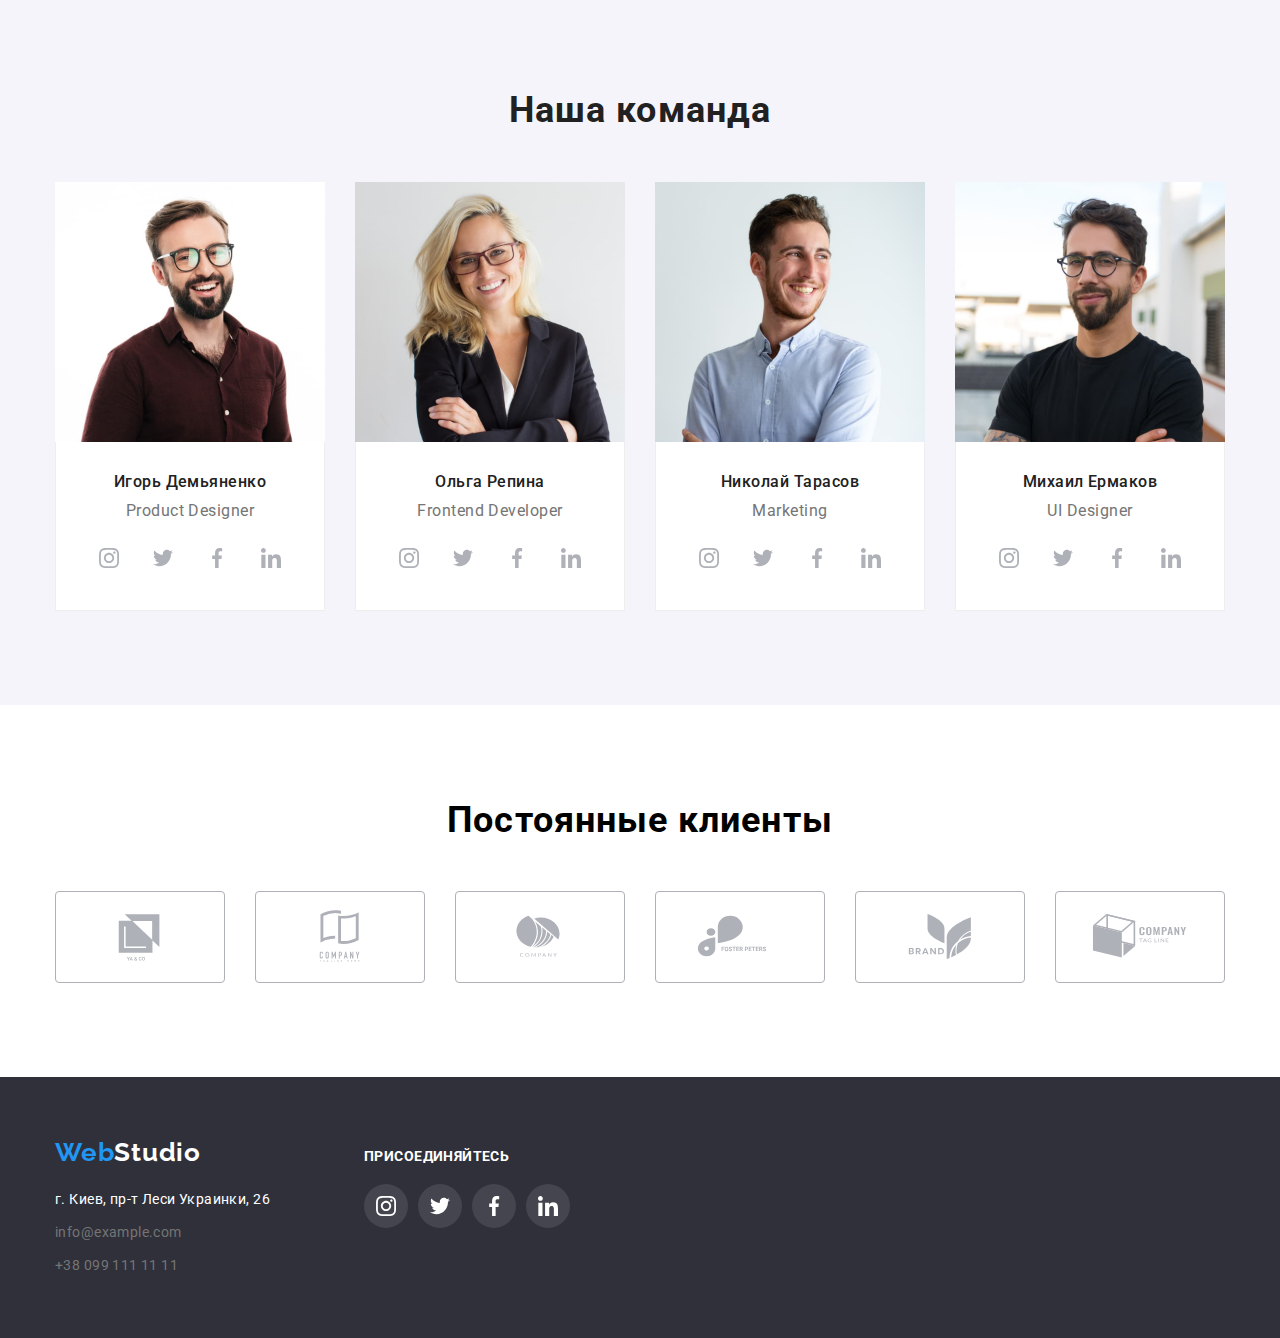
==== commit 3c4f64de: "Д/з 4 исправления ош" ====
--- a/index.html
+++ b/index.html
@@ -288,42 +288,42 @@
                 <ul class="list clients-list">
                     <li class="clients-item">
                         <a class="clients-link" href="">
-                            <svg class="clients-icon" widht="106" height="60">
+                            <svg class="clients-icon" width="106" height="60">
                                 <use href="images/icons.svg#icon-Logo"></use>
                             </svg>
                         </a>
                     </li>
                     <li class="clients-item">
                         <a class="clients-link" href="">
-                            <svg class="clients-icon" widht="106" height="60">
+                            <svg class="clients-icon" width="106" height="60">
                                 <use href="images/icons.svg#icon-Logo-1"></use>
                             </svg>
                         </a>
                     </li>
                     <li class="clients-item">
                         <a class="clients-link" href="">
-                            <svg class="clients-icon" widht="106" height="60">
+                            <svg class="clients-icon" width="106" height="60">
                                 <use href="images/icons.svg#icon-Logo-2"></use>
                             </svg>
                         </a>
                     </li>
                     <li class="clients-item">
                         <a class="clients-link" href="">
-                            <svg class="clients-icon" widht="106" height="60">
+                            <svg class="clients-icon" width="106" height="60">
                                 <use href="images/icons.svg#icon-Logo-3"></use>
                             </svg>
                         </a>
                     </li>
                     <li class="clients-item">
                         <a class="clients-link" href="">
-                            <svg class="clients-icon" widht="106" height="60">
+                            <svg class="clients-icon" width="106" height="60">
                                 <use href="images/icons.svg#icon-Logo-4"></use>
                             </svg>
                         </a>
                     </li>
                     <li class="clients-item">
                         <a class="clients-link" href="">
-                            <svg class="clients-icon" widht="106" height="60">
+                            <svg class="clients-icon" width="106" height="60">
                                 <use href="images/icons.svg#icon-Logo-5"></use>
                             </svg>
                         </a>
--- a/css/styles.css
+++ b/css/styles.css
@@ -128,16 +128,19 @@
     color: var(--accent-color);
 }
 
-
-
-
 /*-----------------BANNERS---------------*/
 
 .banners {
-    background: url(/images/baner.jpg),
-    rgba(47, 48, 58, 0.4);
+    background: linear-gradient(
+        rgba(47, 48, 58, 0.4),
+        rgba(47, 48, 58, 0.4)),
+        url("../images/baner.jpg");
     background-repeat: no-repeat;
     background-position: center;
+    background-size: inherit;
+    max-width: 1600px;
+    margin-right: auto;
+    margin-left: auto;
     padding: 200px 0;
 }
 
@@ -230,8 +233,6 @@
     padding-top: 0;
 }
 
-
-
 .practice-title {
     font-weight: 700;
     font-size: 36px;
@@ -352,6 +353,7 @@
     width: 170px;
     height: 92px;
     border: 1px solid #AFB1B8;
+    border-radius: 4px;
     display: flex;
     justify-content: center;
     align-items: center;
@@ -427,6 +429,7 @@
 
 .footer-container {
     display: flex;
+    align-items: baseline;
 }
 
 .footer-social-list {
@@ -467,7 +470,6 @@
     letter-spacing: 0.03em;
     text-transform: uppercase;
     color: var(--btn-color);
-    padding-top: 12px;
 }
 
 /*-------------------PORTFOLIO-----------------*/
@@ -501,6 +503,7 @@
 .filter-btn:focus {
     color: var(--btn-color);
     background-color: var(--accent-color);
+    box-shadow: 0px 3px 1px rgba(0, 0, 0, 0.1), 0px 1px 2px rgba(0, 0, 0, 0.08), 0px 2px 2px rgba(0, 0, 0, 0.12);
 }
 
 /*-------------------SERVICES-----------------*/
@@ -545,7 +548,11 @@
     border-bottom: 1px solid #EEEEEE;
 }
 
+.services-link {
+    display: block;
+}
+
 .services-link:hover,
 .services-link:focus {
-    box-shadow: 0px 1px 1px rgba(0, 0, 0, 0.12);
-}
+    box-shadow: 0px 1px 1px rgba(0, 0, 0, 0.12), 0px 4px 4px rgba(0, 0, 0, 0.06), 1px 4px 6px rgba(0, 0, 0, 0.16);
+}
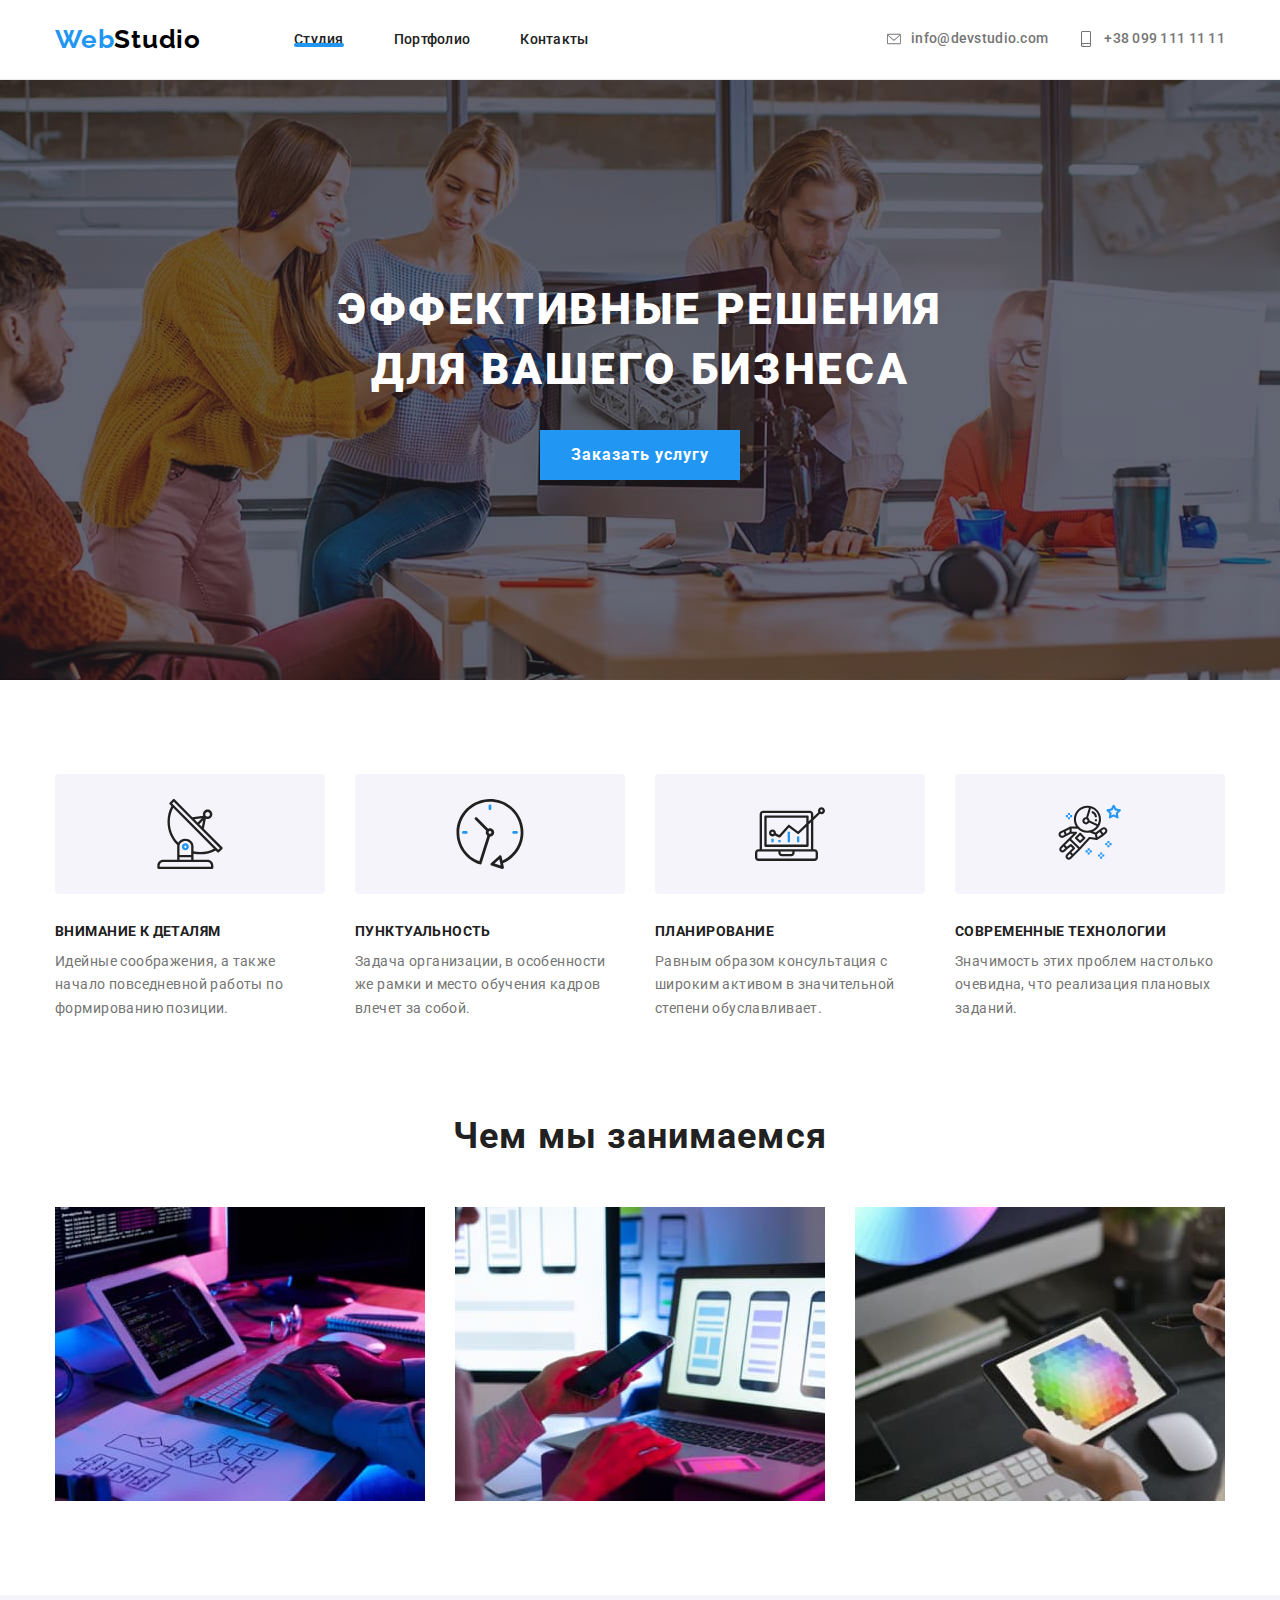
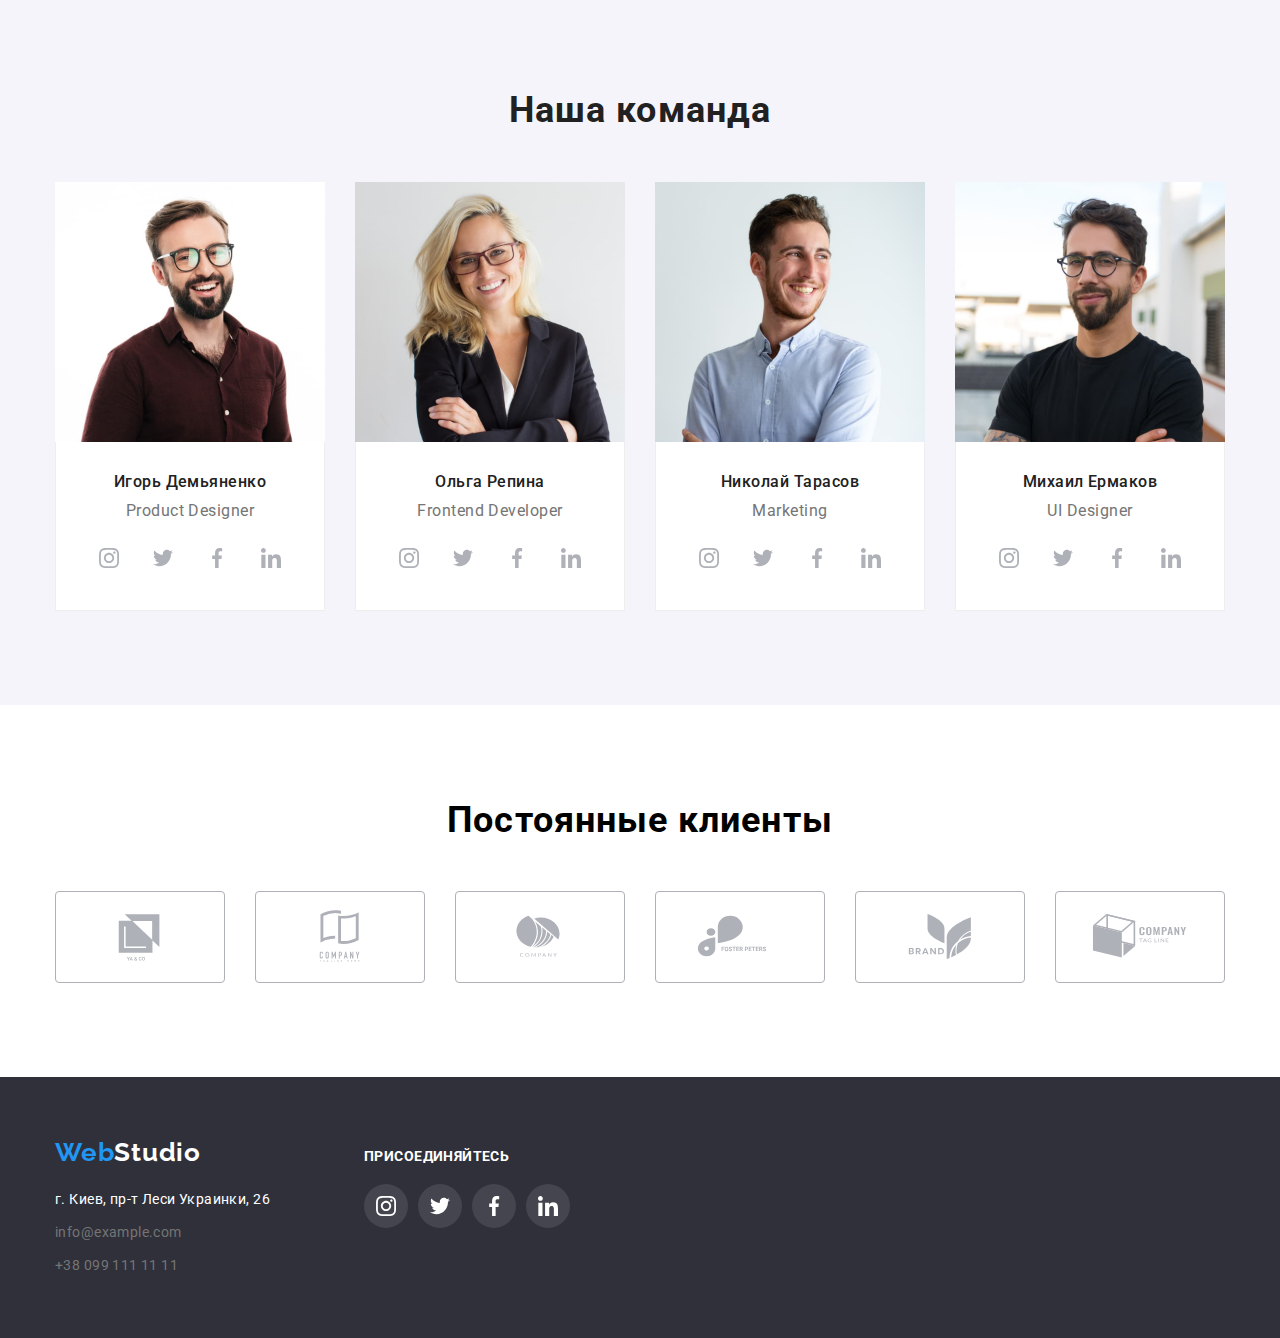
==== commit a3736b03: "Д/з5 начало header" ====
--- a/index.html
+++ b/index.html
@@ -18,7 +18,7 @@
             <a class="link logo" href="" >Web<span class="dark-logo">Studio</span> </a>
             <nav class="nav">
                 <ul class="list header-nav-list">
-                    <li class="header-nav-item"> <a class="link header-nav-link" href="index.html" >Студия</a></li>
+                    <li class="header-nav-item"> <a class="link header-nav-link line" href="index.html" >Студия</a></li>
                     <li class="header-nav-item"> <a class="link header-nav-link" href="portfolio.html" >Портфолио</a></li>
                     <li class="header-nav-item"> <a class="link header-nav-link" href="#address" >Контакты</a></li>
                 </ul>
--- a/css/styles.css
+++ b/css/styles.css
@@ -89,6 +89,25 @@
     color: var(--title-color);
 }
 
+.header-nav-item {
+    position: relative;
+}
+
+.header-nav-link {
+    position: relative;
+}
+
+.header-nav-link.line::after {
+    position: absolute;
+    content: "";
+    display: block;
+    width: 100%;
+    height: 4px;
+    background-color: var(--accent-color);
+    border-radius: 2px;
+    bottom: 0;
+}
+
 .header-nav-link:hover,
 .header-nav-link:focus {
     color: var(--accent-color);
@@ -137,7 +156,7 @@
         url("../images/baner.jpg");
     background-repeat: no-repeat;
     background-position: center;
-    background-size: inherit;
+    background-size: cover;
     max-width: 1600px;
     margin-right: auto;
     margin-left: auto;
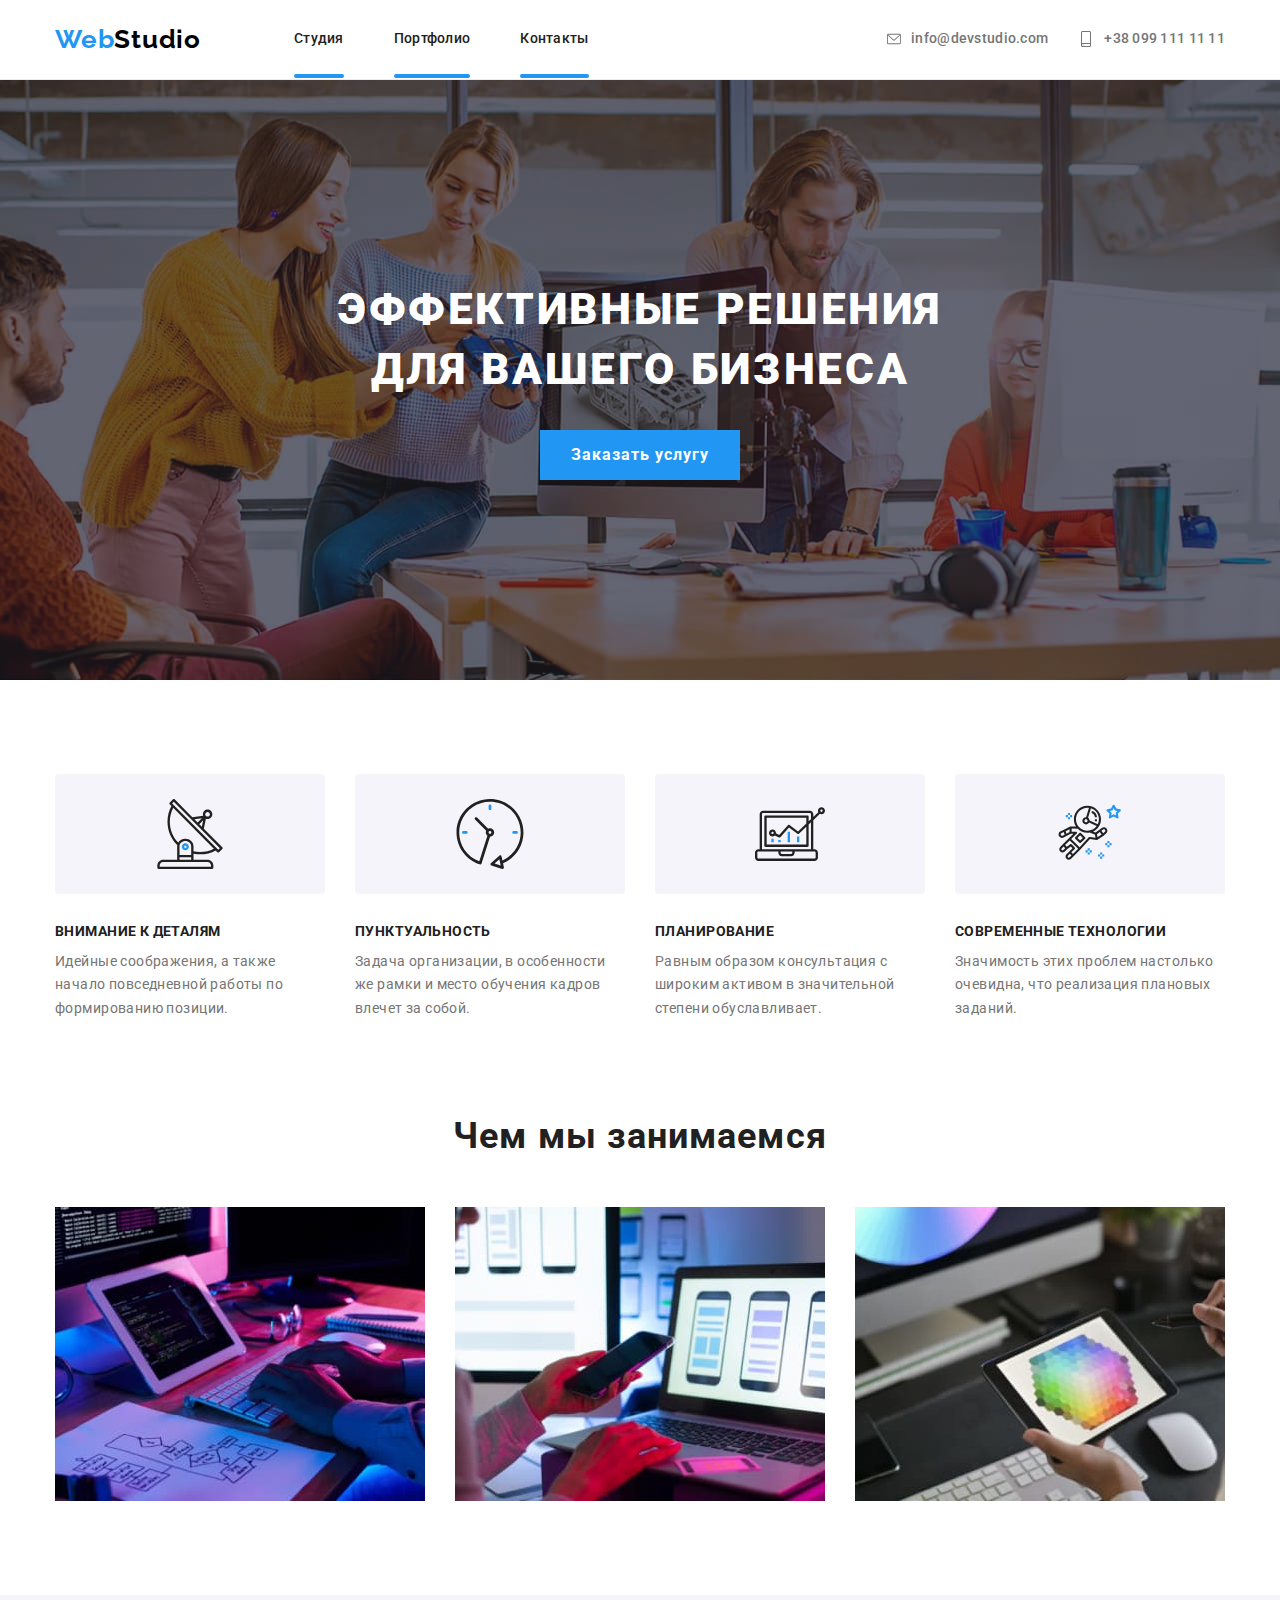
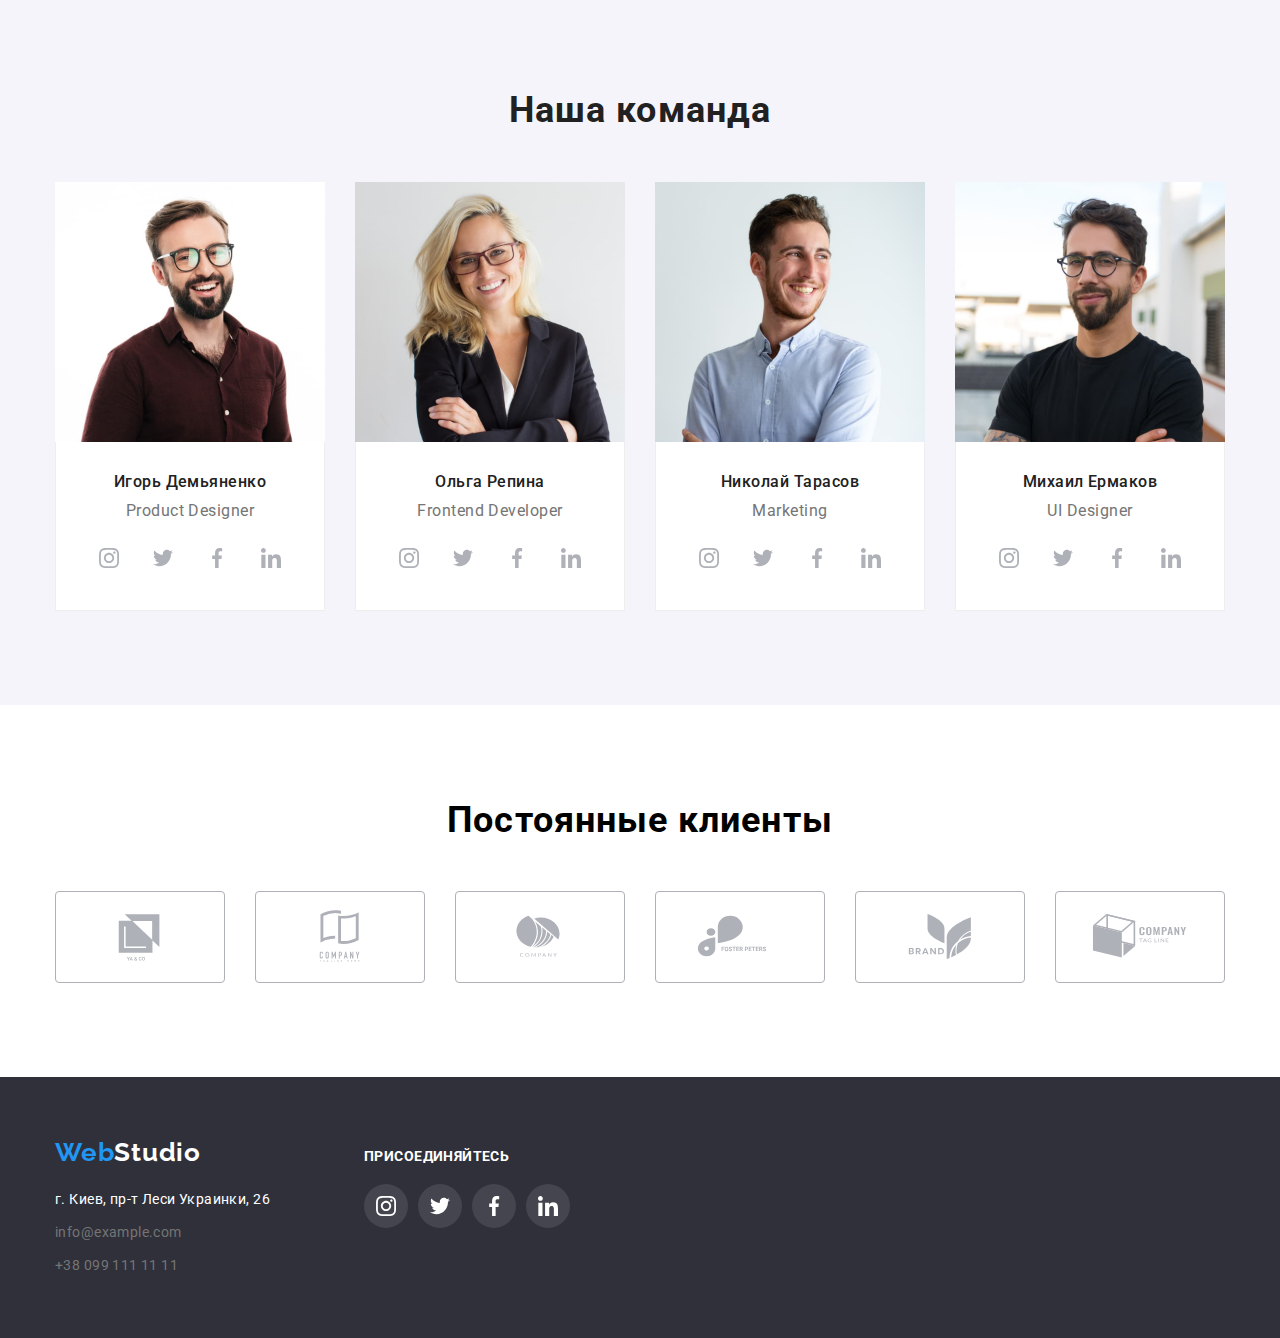
==== commit 6275399a: "Д/з5 header line" ====
--- a/index.html
+++ b/index.html
@@ -19,8 +19,8 @@
             <nav class="nav">
                 <ul class="list header-nav-list">
                     <li class="header-nav-item"> <a class="link header-nav-link line" href="index.html" >Студия</a></li>
-                    <li class="header-nav-item"> <a class="link header-nav-link" href="portfolio.html" >Портфолио</a></li>
-                    <li class="header-nav-item"> <a class="link header-nav-link" href="#address" >Контакты</a></li>
+                    <li class="header-nav-item"> <a class="link header-nav-link line" href="portfolio.html" >Портфолио</a></li>
+                    <li class="header-nav-item"> <a class="link header-nav-link line" href="#address" >Контакты</a></li>
                 </ul>
             </nav>
             <ul class="list contacts-list">
--- a/css/styles.css
+++ b/css/styles.css
@@ -51,7 +51,6 @@
 .header-container {
     display: flex;
     align-items: center;
-    
 }
 
 .logo {
@@ -82,15 +81,12 @@
 }
 
 .header-nav-link {
+    display: flex;
     font-weight: 500;
     font-size: 14px;
     line-height: 1.14;
     letter-spacing: 0.02em;
     color: var(--title-color);
-}
-
-.header-nav-item {
-    position: relative;
 }
 
 .header-nav-link {
@@ -100,14 +96,18 @@
 .header-nav-link.line::after {
     position: absolute;
     content: "";
-    display: block;
     width: 100%;
     height: 4px;
-    background-color: var(--accent-color);
+    background: var(--accent-color);
     border-radius: 2px;
-    bottom: 0;
-}
-
+    bottom: -31px;
+}
+
+/* .header-nav-link.line:hover,
+.header-nav-link.line:focus {
+    opacity: 1;
+    color: var(--accent-color);
+} */
 .header-nav-link:hover,
 .header-nav-link:focus {
     color: var(--accent-color);
